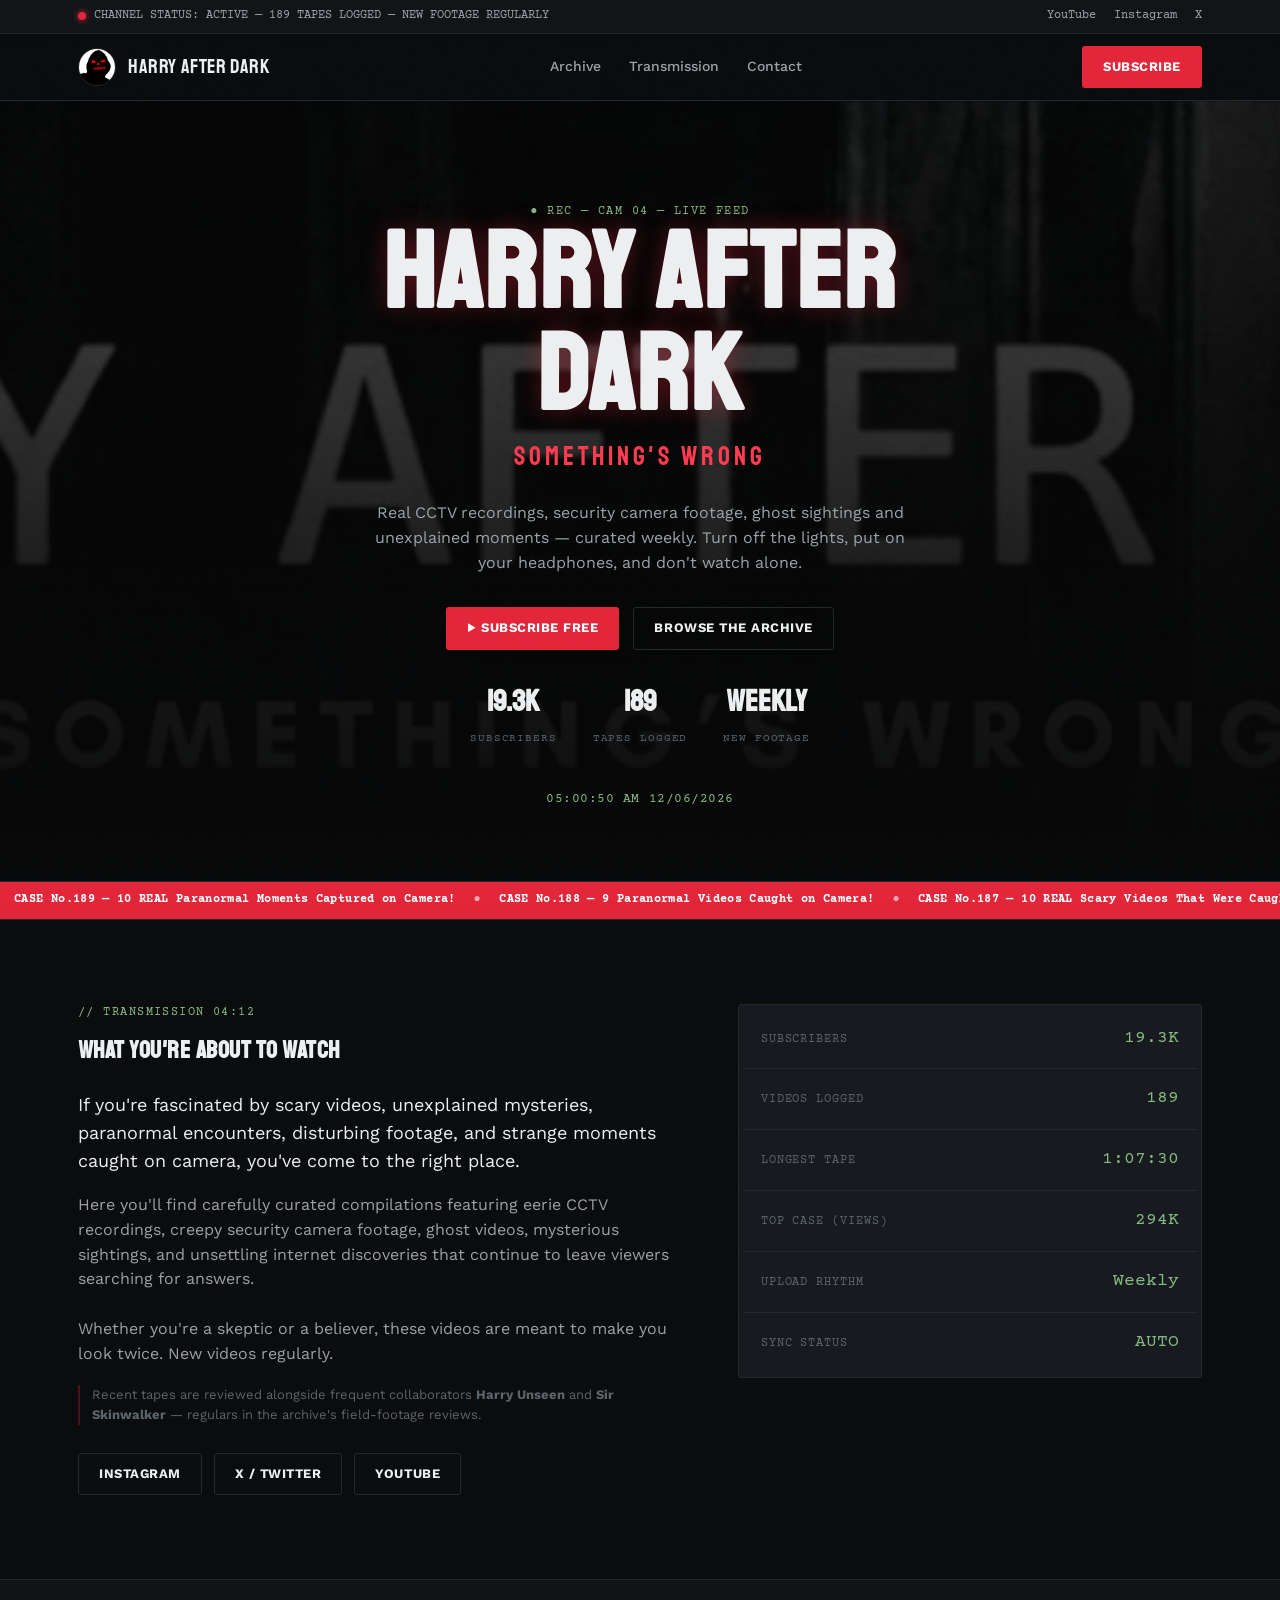
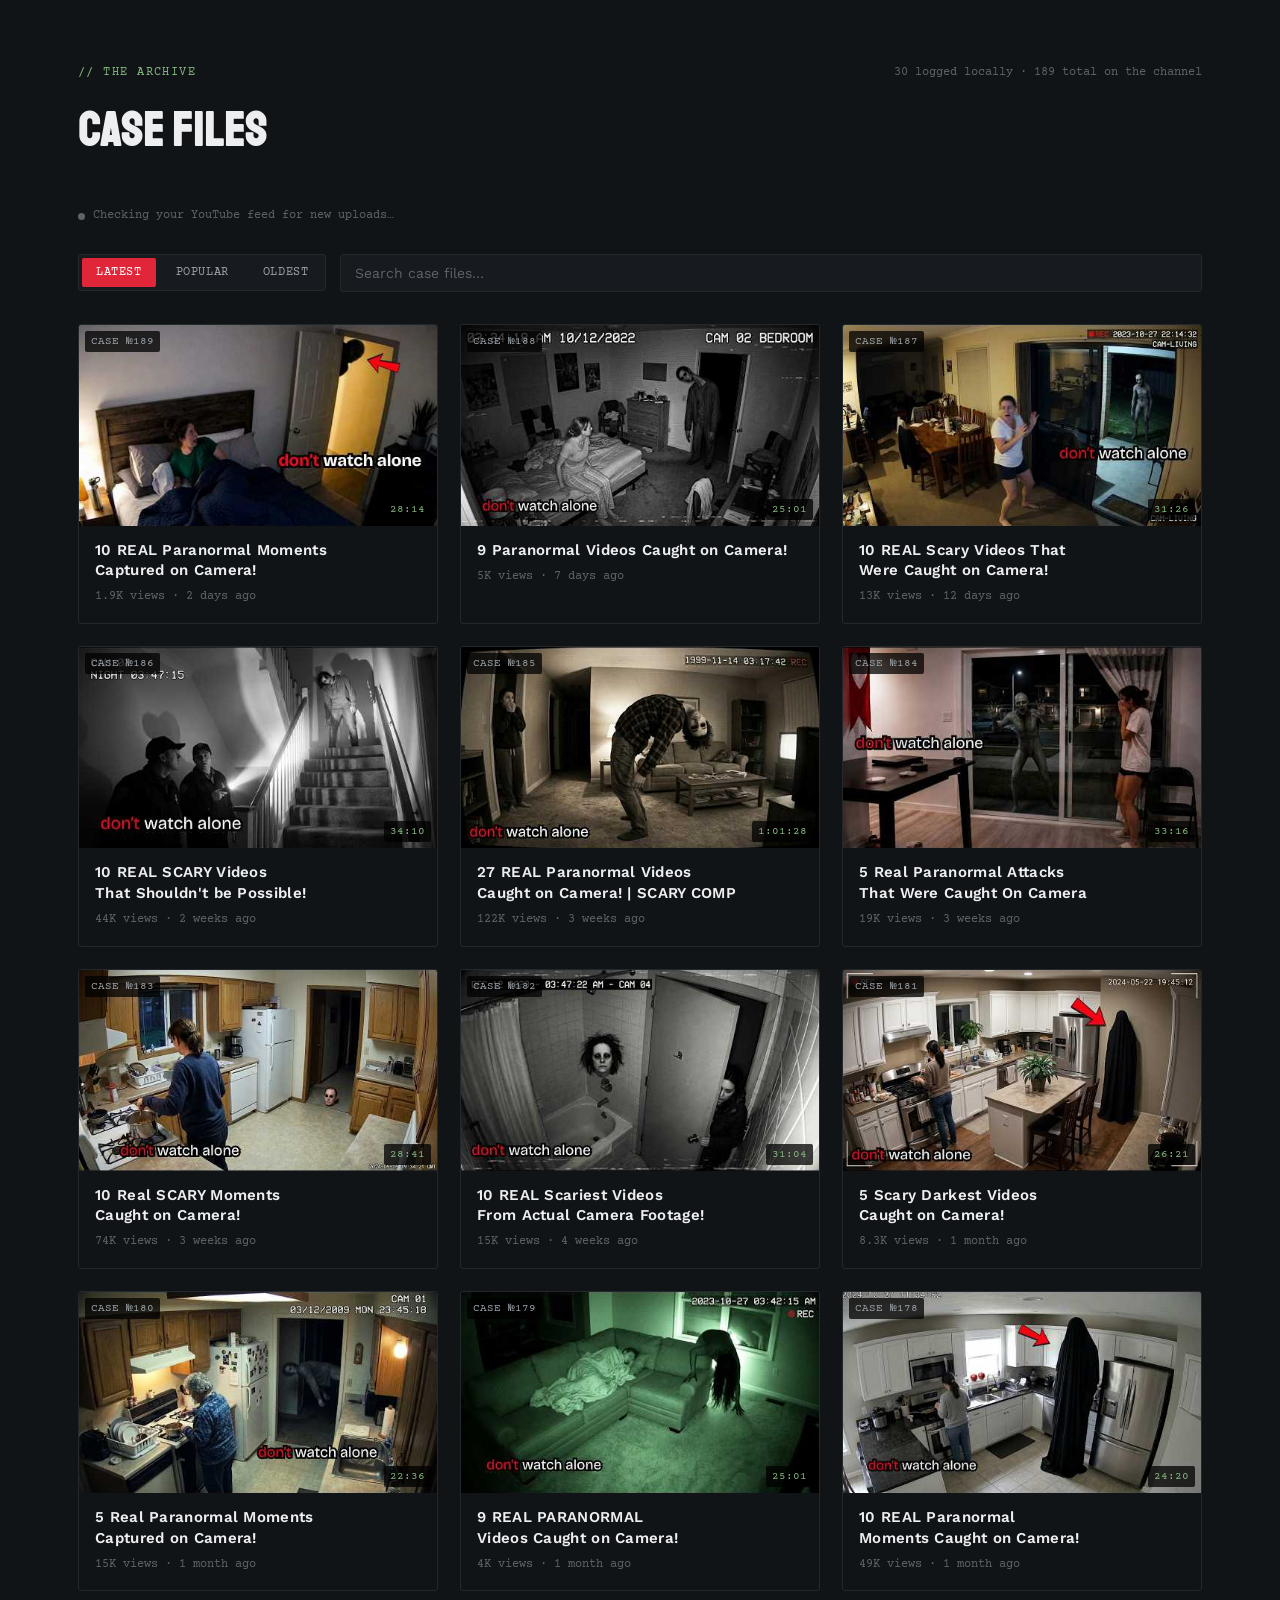
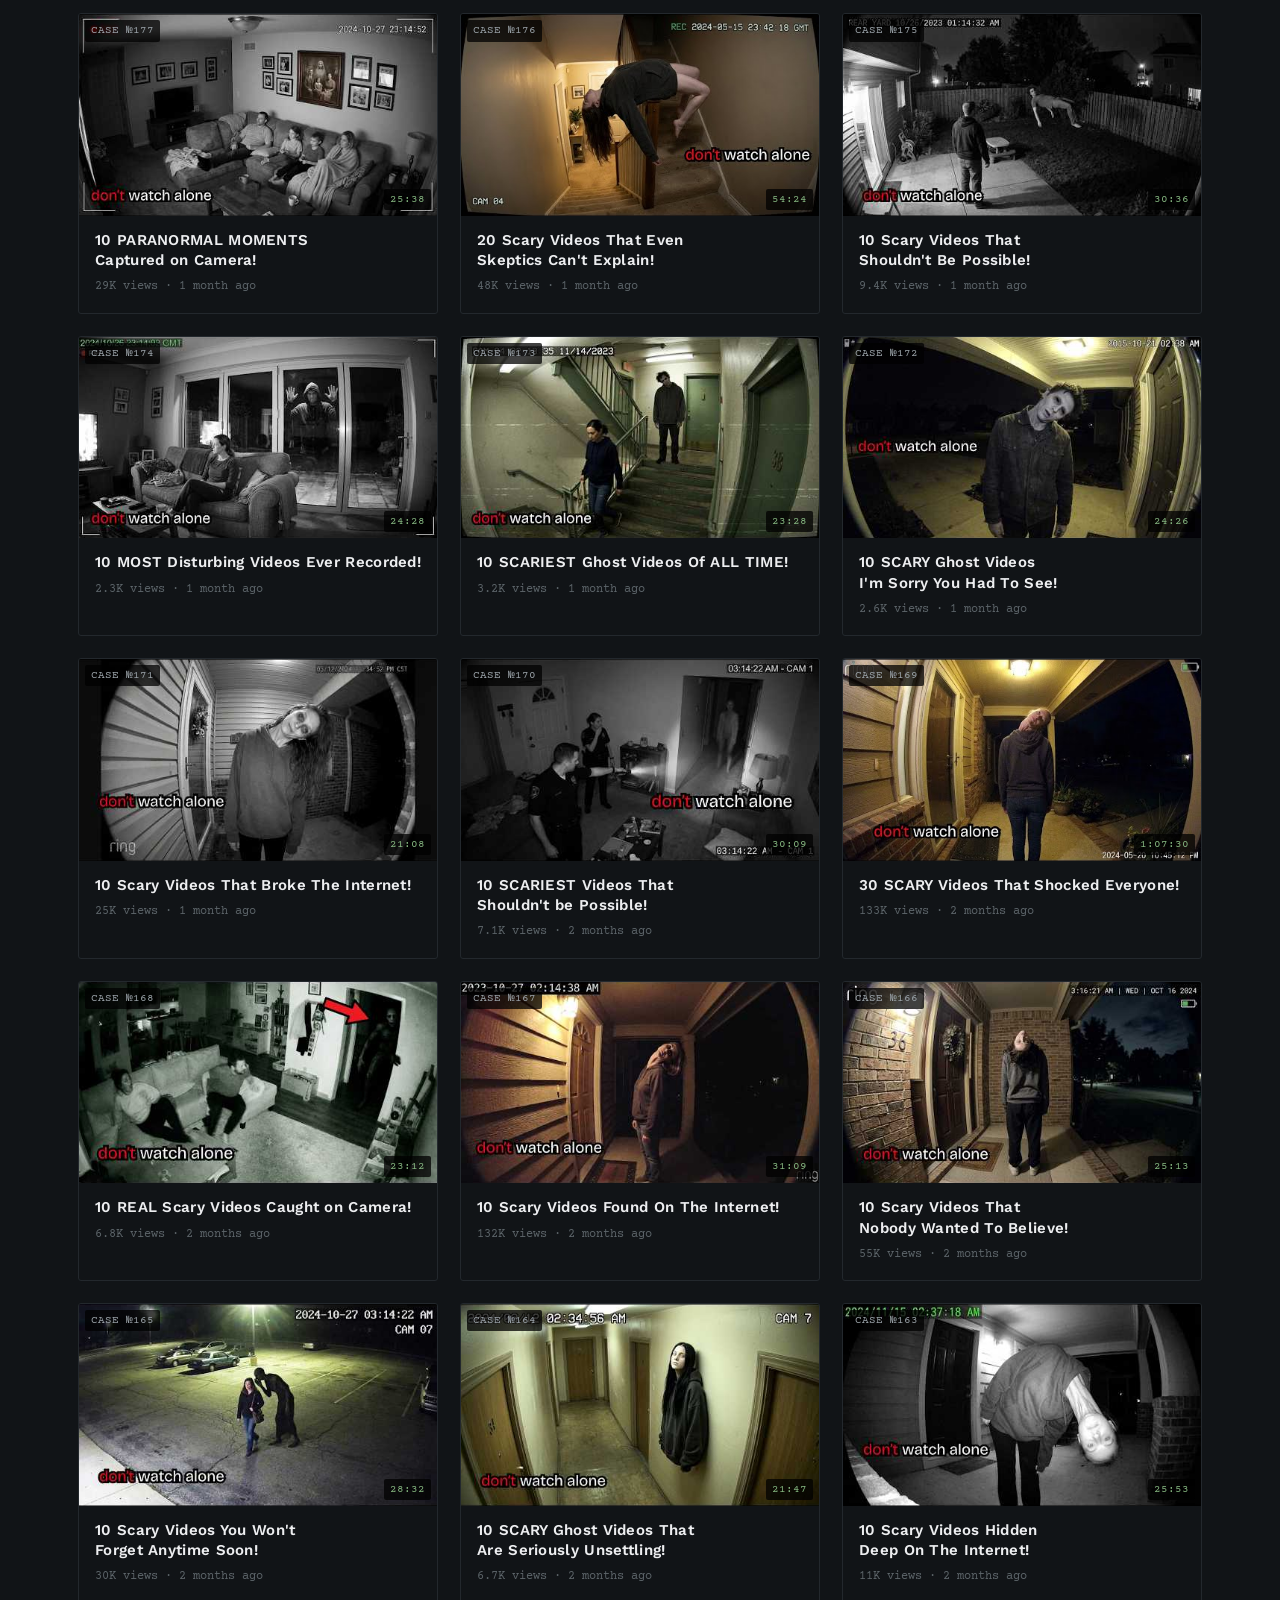
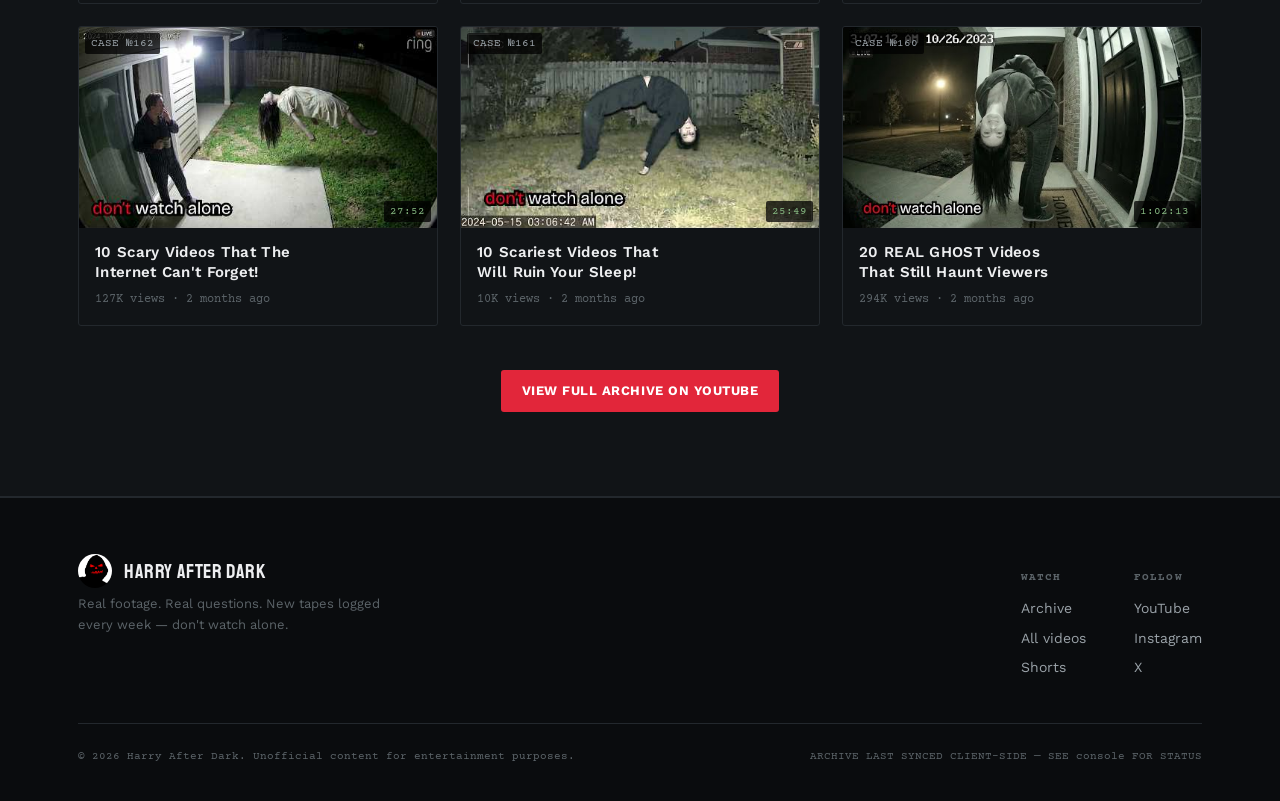
==== index.html @ 25b53a0f "Add Harry After Dark channel website Dark CCTV/surveillance-themed companion site for the YouTube ch" ====
<!doctype html>
<html lang="en">
<head>
<meta charset="UTF-8">
<meta name="viewport" content="width=device-width, initial-scale=1.0">
<title>Harry After Dark — Official Archive</title>
<meta name="description" content="The official companion site for Harry After Dark: CCTV footage, ghost sightings, and paranormal compilations, auto-synced with every new YouTube upload.">
<link rel="icon" href="assets/avatar.jpg">
<link rel="stylesheet" href="style.css">
</head>
<body>

<div class="status-ticker">
  <div class="wrap">
    <div class="status-left">
      <span class="rec-dot" aria-hidden="true"></span>
      <span>CHANNEL STATUS: ACTIVE — 189 TAPES LOGGED — NEW FOOTAGE REGULARLY</span>
    </div>
    <div class="status-links">
      <a href="https://www.youtube.com/@HarryAfterDark" target="_blank" rel="noopener noreferrer">YouTube</a>
      <a href="https://www.instagram.com/harryafterdarkk/" target="_blank" rel="noopener noreferrer">Instagram</a>
      <a href="https://x.com/HarryAfterDarkk" target="_blank" rel="noopener noreferrer">X</a>
    </div>
  </div>
</div>

<nav class="site-nav">
  <div class="wrap">
    <a class="brand" href="#top">
      <img src="assets/avatar.jpg" alt="Harry After Dark">
      <span class="brand-name">HARRY AFTER DARK</span>
    </a>
    <div class="nav-links">
      <a href="#archive">Archive</a>
      <a href="#transmission">Transmission</a>
      <a href="#footer">Contact</a>
    </div>
    <a class="btn btn-red" href="https://www.youtube.com/@HarryAfterDark?sub_confirmation=1" target="_blank" rel="noopener noreferrer">Subscribe</a>
  </div>
</nav>

<header class="hero" id="hero">
  <div class="hero-bg" id="top"></div>
  <div class="hero-scanlines"></div>
  <div class="hero-spotlight"></div>
  <div class="hero-inner">
    <div class="wrap">
      <span class="hero-tag">● REC — CAM 04 — LIVE FEED</span>
      <h1>HARRY AFTER<br>DARK</h1>
      <div class="hero-sub">SOMETHING'S WRONG</div>
      <p class="hero-desc">Real CCTV recordings, security camera footage, ghost sightings and unexplained moments — curated weekly. Turn off the lights, put on your headphones, and don't watch alone.</p>
      <div class="hero-actions">
        <a class="btn btn-red" href="https://www.youtube.com/@HarryAfterDark?sub_confirmation=1" target="_blank" rel="noopener noreferrer">▶ Subscribe Free</a>
        <a class="btn btn-outline" href="#archive">Browse the Archive</a>
      </div>
      <div class="hero-stats">
        <div class="hero-stat"><b>19.3K</b><span>Subscribers</span></div>
        <div class="hero-stat"><b>189</b><span>Tapes Logged</span></div>
        <div class="hero-stat"><b>Weekly</b><span>New Footage</span></div>
      </div>
      <div class="hero-clock" id="hero-clock" aria-hidden="true"></div>
    </div>
  </div>
</header>

<div class="marquee" aria-hidden="true">
  <div class="marquee-track" id="marquee-track"></div>
</div>

<section class="section" id="transmission">
  <div class="wrap transmission-grid">
    <div class="transmission-body">
      <span class="section-eyebrow">// Transmission 04:12</span>
      <h2 style="margin-bottom:22px;">What you're about to watch</h2>
      <p>If you're fascinated by scary videos, unexplained mysteries, paranormal encounters, disturbing footage, and strange moments caught on camera, you've come to the right place.</p>
      <p>Here you'll find carefully curated compilations featuring eerie CCTV recordings, creepy security camera footage, ghost videos, mysterious sightings, and unsettling internet discoveries that continue to leave viewers searching for answers.

Whether you're a skeptic or a believer, these videos are meant to make you look twice. New videos regularly.</p>
      <div class="cast-note">Recent tapes are reviewed alongside frequent collaborators <strong>Harry Unseen</strong> and <strong>Sir Skinwalker</strong> — regulars in the archive's field-footage reviews.</div>
      <div class="social-row">
        <a class="btn btn-outline" href="https://www.instagram.com/harryafterdarkk/" target="_blank" rel="noopener noreferrer">Instagram</a>
        <a class="btn btn-outline" href="https://x.com/HarryAfterDarkk" target="_blank" rel="noopener noreferrer">X / Twitter</a>
        <a class="btn btn-outline" href="https://www.youtube.com/@HarryAfterDark" target="_blank" rel="noopener noreferrer">YouTube</a>
      </div>
    </div>
    <div class="stat-console">
      <div class="stat-row"><span class="k">Subscribers</span><span class="v">19.3K</span></div>
      <div class="stat-row"><span class="k">Videos Logged</span><span class="v">189</span></div>
      <div class="stat-row"><span class="k">Longest Tape</span><span class="v">1:07:30</span></div>
      <div class="stat-row"><span class="k">Top Case (views)</span><span class="v">294K</span></div>
      <div class="stat-row"><span class="k">Upload Rhythm</span><span class="v">Weekly</span></div>
      <div class="stat-row"><span class="k">Sync Status</span><span class="v">AUTO</span></div>
    </div>
  </div>
</section>

<section class="section section-alt" id="archive">
  <div class="wrap">
    <div class="section-head">
      <div>
        <span class="section-eyebrow">// The Archive</span>
        <h2>Case Files</h2>
      </div>
      <span class="archive-count" id="archive-count"></span>
    </div>

    <div class="live-sync">
      <span class="dot" id="live-dot"></span>
      <span id="live-note">Checking your YouTube feed for new uploads…</span>
    </div>

    <div class="archive-controls">
      <div class="sort-tabs">
        <button class="sort-tab is-active" data-sort="latest">Latest</button>
        <button class="sort-tab" data-sort="popular">Popular</button>
        <button class="sort-tab" data-sort="oldest">Oldest</button>
      </div>
      <input class="archive-search" id="archive-search" type="search" placeholder="Search case files…" aria-label="Search videos">
    </div>

    <div class="archive-grid" id="archive-grid"></div>
    <p class="archive-empty" id="archive-empty" hidden>No case files match that search.</p>

    <div class="archive-footer">
      <button class="btn btn-outline" id="load-more" hidden>Load More From The Archive</button>
      <a class="btn btn-red" href="https://www.youtube.com/@HarryAfterDark/videos" target="_blank" rel="noopener noreferrer">View Full Archive on YouTube</a>
    </div>
  </div>
</section>

<footer class="site-footer" id="footer">
  <div class="wrap">
    <div class="footer-top">
      <div>
        <div class="footer-brand">
          <img src="assets/avatar.jpg" alt="Harry After Dark">
          <span class="brand-name">HARRY AFTER DARK</span>
        </div>
        <p class="footer-tag">Real footage. Real questions. New tapes logged every week — don't watch alone.</p>
      </div>
      <div class="footer-links">
        <div class="footer-col">
          <h4>Watch</h4>
          <a href="#archive">Archive</a>
          <a href="https://www.youtube.com/@HarryAfterDark/videos" target="_blank" rel="noopener noreferrer">All videos</a>
          <a href="https://www.youtube.com/@HarryAfterDark/shorts" target="_blank" rel="noopener noreferrer">Shorts</a>
        </div>
        <div class="footer-col">
          <h4>Follow</h4>
          <a href="https://www.youtube.com/@HarryAfterDark" target="_blank" rel="noopener noreferrer">YouTube</a>
          <a href="https://www.instagram.com/harryafterdarkk/" target="_blank" rel="noopener noreferrer">Instagram</a>
          <a href="https://x.com/HarryAfterDarkk" target="_blank" rel="noopener noreferrer">X</a>
        </div>
      </div>
    </div>
    <div class="footer-bottom">
      <span>© <span id="year"></span> Harry After Dark. Unofficial content for entertainment purposes.</span>
      <span>ARCHIVE LAST SYNCED CLIENT-SIDE — SEE console FOR STATUS</span>
    </div>
  </div>
</footer>

<script src="config.js"></script>
<script src="videos-seed.js"></script>
<script src="app.js"></script>
<script>document.getElementById("year").textContent = new Date().getFullYear();</script>
</body>
</html>
---- style.css ----
@import url('https://fonts.googleapis.com/css2?family=Staatliches&family=Courier+Prime:wght@400;700&family=Work+Sans:wght@400;500;600;700&display=swap');

:root {
  --bg: #0a0c0e;
  --bg-panel: #111417;
  --bg-raised: #171b1f;
  --line: #23282d;
  --ink: #edeef0;
  --ink-dim: #9aa2a8;
  --ink-faint: #5c6469;
  --red: #e2263a;
  --red-bright: #ff3b50;
  --red-dim: #4a1119;
  --phosphor: #86b881;
  --phosphor-dim: #35472f;
  --font-display: 'Staatliches', 'Arial Narrow', sans-serif;
  --font-mono: 'Courier Prime', 'Courier New', monospace;
  --font-body: 'Work Sans', -apple-system, sans-serif;
  --radius: 3px;
  --max: 1180px;
}

* { box-sizing: border-box; }

[hidden] { display: none !important; }

html { color-scheme: dark; }

body {
  margin: 0;
  background: var(--bg);
  color: var(--ink);
  font-family: var(--font-body);
  line-height: 1.55;
  -webkit-font-smoothing: antialiased;
}

img { max-width: 100%; display: block; }

a { color: inherit; text-decoration: none; }

.wrap {
  max-width: var(--max);
  margin: 0 auto;
  padding: 0 28px;
}

h1, h2, h3 {
  font-family: var(--font-display);
  letter-spacing: 0.02em;
  text-wrap: balance;
  margin: 0;
}

/* film grain, composited over the whole page */
body::before {
  content: "";
  position: fixed;
  inset: 0;
  z-index: 999;
  pointer-events: none;
  opacity: 0.05;
  mix-blend-mode: overlay;
  background-image: url("data:image/svg+xml;utf8,<svg xmlns='http://www.w3.org/2000/svg' width='140' height='140'><filter id='n'><feTurbulence type='fractalNoise' baseFrequency='0.9' numOctaves='2' stitchTiles='stitch'/></filter><rect width='100%25' height='100%25' filter='url(%23n)'/></svg>");
}

/* ---------- status ticker ---------- */
.status-ticker {
  background: var(--bg-panel);
  border-bottom: 1px solid var(--line);
  font-family: var(--font-mono);
  font-size: 12px;
  color: var(--ink-dim);
}
.status-ticker .wrap {
  display: flex;
  align-items: center;
  justify-content: space-between;
  gap: 16px;
  padding-top: 7px;
  padding-bottom: 7px;
  flex-wrap: wrap;
}
.status-left { display: flex; align-items: center; gap: 8px; }
.rec-dot {
  width: 8px; height: 8px; border-radius: 50%;
  background: var(--red);
  box-shadow: 0 0 6px var(--red);
  animation: blink 1.6s steps(1) infinite;
  flex: none;
}
@keyframes blink { 0%, 49% { opacity: 1; } 50%, 100% { opacity: 0.25; } }
.status-links { display: flex; gap: 18px; }
.status-links a:hover { color: var(--ink); }

/* ---------- nav ---------- */
.site-nav {
  position: sticky;
  top: 0;
  z-index: 50;
  background: rgba(10, 12, 14, 0.88);
  backdrop-filter: blur(6px);
  border-bottom: 1px solid var(--line);
}
.site-nav .wrap {
  display: flex;
  align-items: center;
  justify-content: space-between;
  padding-top: 12px;
  padding-bottom: 12px;
  gap: 20px;
}
.brand { display: flex; align-items: center; gap: 12px; }
.brand img {
  width: 38px; height: 38px; border-radius: 50%;
  border: 1px solid var(--line);
}
.brand-name {
  font-family: var(--font-display);
  font-size: 20px;
  letter-spacing: 0.03em;
}
.nav-links {
  display: flex;
  gap: 28px;
  font-size: 14px;
  font-weight: 500;
  color: var(--ink-dim);
}
.nav-links a:hover { color: var(--ink); }
.btn {
  font-family: var(--font-body);
  font-weight: 700;
  font-size: 13px;
  letter-spacing: 0.04em;
  text-transform: uppercase;
  padding: 10px 20px;
  border-radius: var(--radius);
  border: 1px solid transparent;
  cursor: pointer;
  display: inline-flex;
  align-items: center;
  gap: 8px;
}
.btn-red { background: var(--red); color: #fff; }
.btn-red:hover { background: var(--red-bright); }
.btn-outline { background: transparent; border-color: var(--line); color: var(--ink); }
.btn-outline:hover { border-color: var(--ink-dim); }

/* ---------- hero ---------- */
.hero {
  position: relative;
  overflow: hidden;
  border-bottom: 1px solid var(--line);
  --x: 50%;
  --y: 40%;
}
.hero-bg {
  position: absolute;
  inset: 0;
  background-image: linear-gradient(180deg, rgba(8,9,10,0.55) 0%, rgba(8,9,10,0.88) 65%, var(--bg) 100%), url("assets/banner.jpg");
  background-size: cover;
  background-position: center 35%;
  filter: saturate(0.75) brightness(0.65);
}
.hero-scanlines {
  position: absolute;
  inset: 0;
  background: repeating-linear-gradient(0deg, rgba(255,255,255,0.035) 0px, rgba(255,255,255,0.035) 1px, transparent 1px, transparent 3px);
  mix-blend-mode: overlay;
  pointer-events: none;
}
.hero-spotlight {
  position: absolute;
  inset: 0;
  pointer-events: none;
  background: radial-gradient(circle 260px at var(--x) var(--y), transparent 0%, rgba(0,0,0,0.5) 70%);
  opacity: 0;
  transition: opacity 0.3s;
}
.hero:hover .hero-spotlight { opacity: 1; }
.hero-inner {
  position: relative;
  padding: 96px 28px 72px;
  text-align: center;
}
.hero-tag {
  font-family: var(--font-mono);
  font-size: 12px;
  color: var(--phosphor);
  letter-spacing: 0.12em;
  text-transform: uppercase;
  margin-bottom: 18px;
}
.hero h1 {
  font-size: clamp(52px, 10vw, 108px);
  line-height: 0.95;
  color: var(--ink);
  text-shadow: 0 0 24px rgba(226, 38, 58, 0.35);
}
.hero-sub {
  font-family: var(--font-display);
  font-size: clamp(18px, 3vw, 26px);
  color: var(--red-bright);
  letter-spacing: 0.15em;
  margin-top: 10px;
}
.hero-desc {
  max-width: 560px;
  margin: 24px auto 0;
  color: var(--ink-dim);
  font-size: 16px;
}
.hero-actions {
  display: flex;
  gap: 14px;
  justify-content: center;
  margin-top: 32px;
  flex-wrap: wrap;
}
.hero-clock {
  font-family: var(--font-mono);
  font-size: 13px;
  color: var(--phosphor);
  margin-top: 40px;
  letter-spacing: 0.04em;
}
.hero-stats {
  display: flex;
  gap: 36px;
  justify-content: center;
  margin-top: 28px;
  flex-wrap: wrap;
}
.hero-stat b {
  display: block;
  font-family: var(--font-display);
  font-size: 30px;
  color: var(--ink);
}
.hero-stat span {
  font-family: var(--font-mono);
  font-size: 11px;
  color: var(--ink-faint);
  text-transform: uppercase;
  letter-spacing: 0.08em;
}

/* ---------- marquee ---------- */
.marquee {
  background: var(--red);
  color: #fff;
  overflow: hidden;
  white-space: nowrap;
  border-bottom: 1px solid var(--line);
}
.marquee-track {
  display: inline-block;
  padding: 9px 0;
  font-family: var(--font-mono);
  font-size: 12px;
  font-weight: 700;
  letter-spacing: 0.03em;
  animation: scroll-left 55s linear infinite;
}
.marquee-track span { padding: 0 14px; }
.marquee-track .dot { opacity: 0.6; padding: 0 4px; }
@keyframes scroll-left {
  from { transform: translateX(0); }
  to { transform: translateX(-50%); }
}
@media (prefers-reduced-motion: reduce) {
  .marquee-track { animation: none; }
}

/* ---------- section shell ---------- */
.section { padding: 84px 0; }
.section-alt { background: var(--bg-panel); border-top: 1px solid var(--line); border-bottom: 1px solid var(--line); }
.section-head {
  display: flex;
  align-items: baseline;
  justify-content: space-between;
  gap: 20px;
  margin-bottom: 40px;
  flex-wrap: wrap;
}
.section-eyebrow {
  font-family: var(--font-mono);
  font-size: 12px;
  color: var(--phosphor);
  text-transform: uppercase;
  letter-spacing: 0.12em;
  margin-bottom: 10px;
  display: block;
}
.section-head h2 { font-size: clamp(32px, 5vw, 48px); }

/* ---------- transmission / about ---------- */
.transmission-grid {
  display: grid;
  grid-template-columns: 1.3fr 1fr;
  gap: 56px;
  align-items: start;
}
.transmission-body p {
  color: var(--ink-dim);
  font-size: 16px;
  max-width: 62ch;
  white-space: pre-line;
}
.transmission-body p:first-of-type { color: var(--ink); font-size: 18px; }
.social-row { display: flex; gap: 12px; margin-top: 28px; flex-wrap: wrap; }
.stat-console {
  border: 1px solid var(--line);
  border-radius: var(--radius);
  background: var(--bg-raised);
  padding: 4px;
}
.stat-row {
  display: flex;
  align-items: baseline;
  justify-content: space-between;
  padding: 16px 18px;
  border-bottom: 1px solid var(--line);
  font-family: var(--font-mono);
}
.stat-row:last-child { border-bottom: none; }
.stat-row .k { color: var(--ink-faint); font-size: 12px; text-transform: uppercase; letter-spacing: 0.08em; }
.stat-row .v { color: var(--phosphor); font-size: 18px; font-variant-numeric: tabular-nums; }
.cast-note {
  margin-top: 18px;
  font-size: 13px;
  color: var(--ink-faint);
  border-left: 2px solid var(--red-dim);
  padding-left: 12px;
}

/* ---------- archive controls ---------- */
.archive-controls {
  display: flex;
  gap: 14px;
  align-items: center;
  flex-wrap: wrap;
  margin-bottom: 32px;
}
.sort-tabs { display: flex; gap: 6px; background: var(--bg-raised); border: 1px solid var(--line); border-radius: var(--radius); padding: 3px; }
.sort-tab {
  font-family: var(--font-mono);
  font-size: 12px;
  text-transform: uppercase;
  letter-spacing: 0.05em;
  color: var(--ink-dim);
  background: transparent;
  border: none;
  padding: 8px 14px;
  border-radius: 2px;
  cursor: pointer;
}
.sort-tab.is-active { background: var(--red); color: #fff; }
.archive-search {
  flex: 1;
  min-width: 200px;
  background: var(--bg-raised);
  border: 1px solid var(--line);
  border-radius: var(--radius);
  color: var(--ink);
  padding: 10px 14px;
  font-family: var(--font-body);
  font-size: 14px;
}
.archive-search::placeholder { color: var(--ink-faint); }
.archive-search:focus, .btn:focus-visible, .sort-tab:focus-visible, a:focus-visible {
  outline: 2px solid var(--phosphor);
  outline-offset: 2px;
}
.archive-count {
  font-family: var(--font-mono);
  font-size: 12px;
  color: var(--ink-faint);
}
.live-sync {
  display: flex;
  align-items: center;
  gap: 8px;
  font-family: var(--font-mono);
  font-size: 12px;
  color: var(--ink-faint);
  margin-bottom: 28px;
}
.live-sync .dot {
  width: 7px; height: 7px; border-radius: 50%;
  background: var(--ink-faint);
}
.live-sync .dot.is-live { background: var(--phosphor); box-shadow: 0 0 6px var(--phosphor); }

/* ---------- archive grid ---------- */
.archive-grid {
  display: grid;
  grid-template-columns: repeat(auto-fill, minmax(280px, 1fr));
  gap: 22px;
}
.tape-card {
  background: var(--bg-panel);
  border: 1px solid var(--line);
  border-radius: var(--radius);
  overflow: hidden;
  transition: border-color 0.15s, transform 0.15s;
}
.tape-card:hover { border-color: var(--red-dim); transform: translateY(-2px); }
.tape-thumb { position: relative; aspect-ratio: 16/9; background: #000; overflow: hidden; }
.tape-thumb img { width: 100%; height: 100%; object-fit: cover; }
.tape-duration, .tape-case {
  position: absolute;
  font-family: var(--font-mono);
  font-size: 11px;
  padding: 2px 6px;
  background: rgba(0,0,0,0.75);
  color: var(--phosphor);
  border-radius: 2px;
}
.tape-duration { right: 6px; bottom: 6px; }
.tape-case { left: 6px; top: 6px; color: var(--ink-dim); }
.tape-play {
  position: absolute;
  inset: 0;
  display: flex;
  align-items: center;
  justify-content: center;
  color: #fff;
  font-size: 28px;
  background: rgba(10,12,14,0.35);
  opacity: 0;
  transition: opacity 0.15s;
}
.tape-card:hover .tape-play { opacity: 1; }
.tape-meta { padding: 14px 16px 16px; }
.tape-meta h3 {
  font-family: var(--font-body);
  font-weight: 600;
  font-size: 15px;
  line-height: 1.35;
  color: var(--ink);
  margin-bottom: 8px;
  display: -webkit-box;
  -webkit-line-clamp: 2;
  -webkit-box-orient: vertical;
  overflow: hidden;
}
.tape-meta p {
  margin: 0;
  font-family: var(--font-mono);
  font-size: 12px;
  color: var(--ink-faint);
}
.archive-empty {
  text-align: center;
  color: var(--ink-faint);
  font-family: var(--font-mono);
  padding: 60px 0;
}
.archive-footer {
  display: flex;
  justify-content: center;
  gap: 16px;
  margin-top: 44px;
  flex-wrap: wrap;
}

/* ---------- footer ---------- */
.site-footer {
  padding: 56px 0 36px;
  border-top: 1px solid var(--line);
}
.footer-top {
  display: flex;
  justify-content: space-between;
  align-items: flex-start;
  gap: 30px;
  flex-wrap: wrap;
  margin-bottom: 36px;
}
.footer-brand { display: flex; gap: 12px; align-items: center; }
.footer-brand img { width: 34px; height: 34px; border-radius: 50%; }
.footer-tag { color: var(--ink-faint); font-size: 13px; margin-top: 6px; max-width: 320px; }
.footer-links { display: flex; gap: 48px; flex-wrap: wrap; }
.footer-col h4 {
  font-family: var(--font-mono);
  font-size: 11px;
  text-transform: uppercase;
  letter-spacing: 0.1em;
  color: var(--ink-faint);
  margin-bottom: 12px;
}
.footer-col a { display: block; font-size: 14px; color: var(--ink-dim); margin-bottom: 8px; }
.footer-col a:hover { color: var(--ink); }
.footer-bottom {
  display: flex;
  justify-content: space-between;
  gap: 16px;
  flex-wrap: wrap;
  font-family: var(--font-mono);
  font-size: 11px;
  color: var(--ink-faint);
  padding-top: 24px;
  border-top: 1px solid var(--line);
}

/* ---------- responsive ---------- */
@media (max-width: 860px) {
  .transmission-grid { grid-template-columns: 1fr; }
  .nav-links { display: none; }
  .hero-inner { padding: 72px 20px 52px; }
}
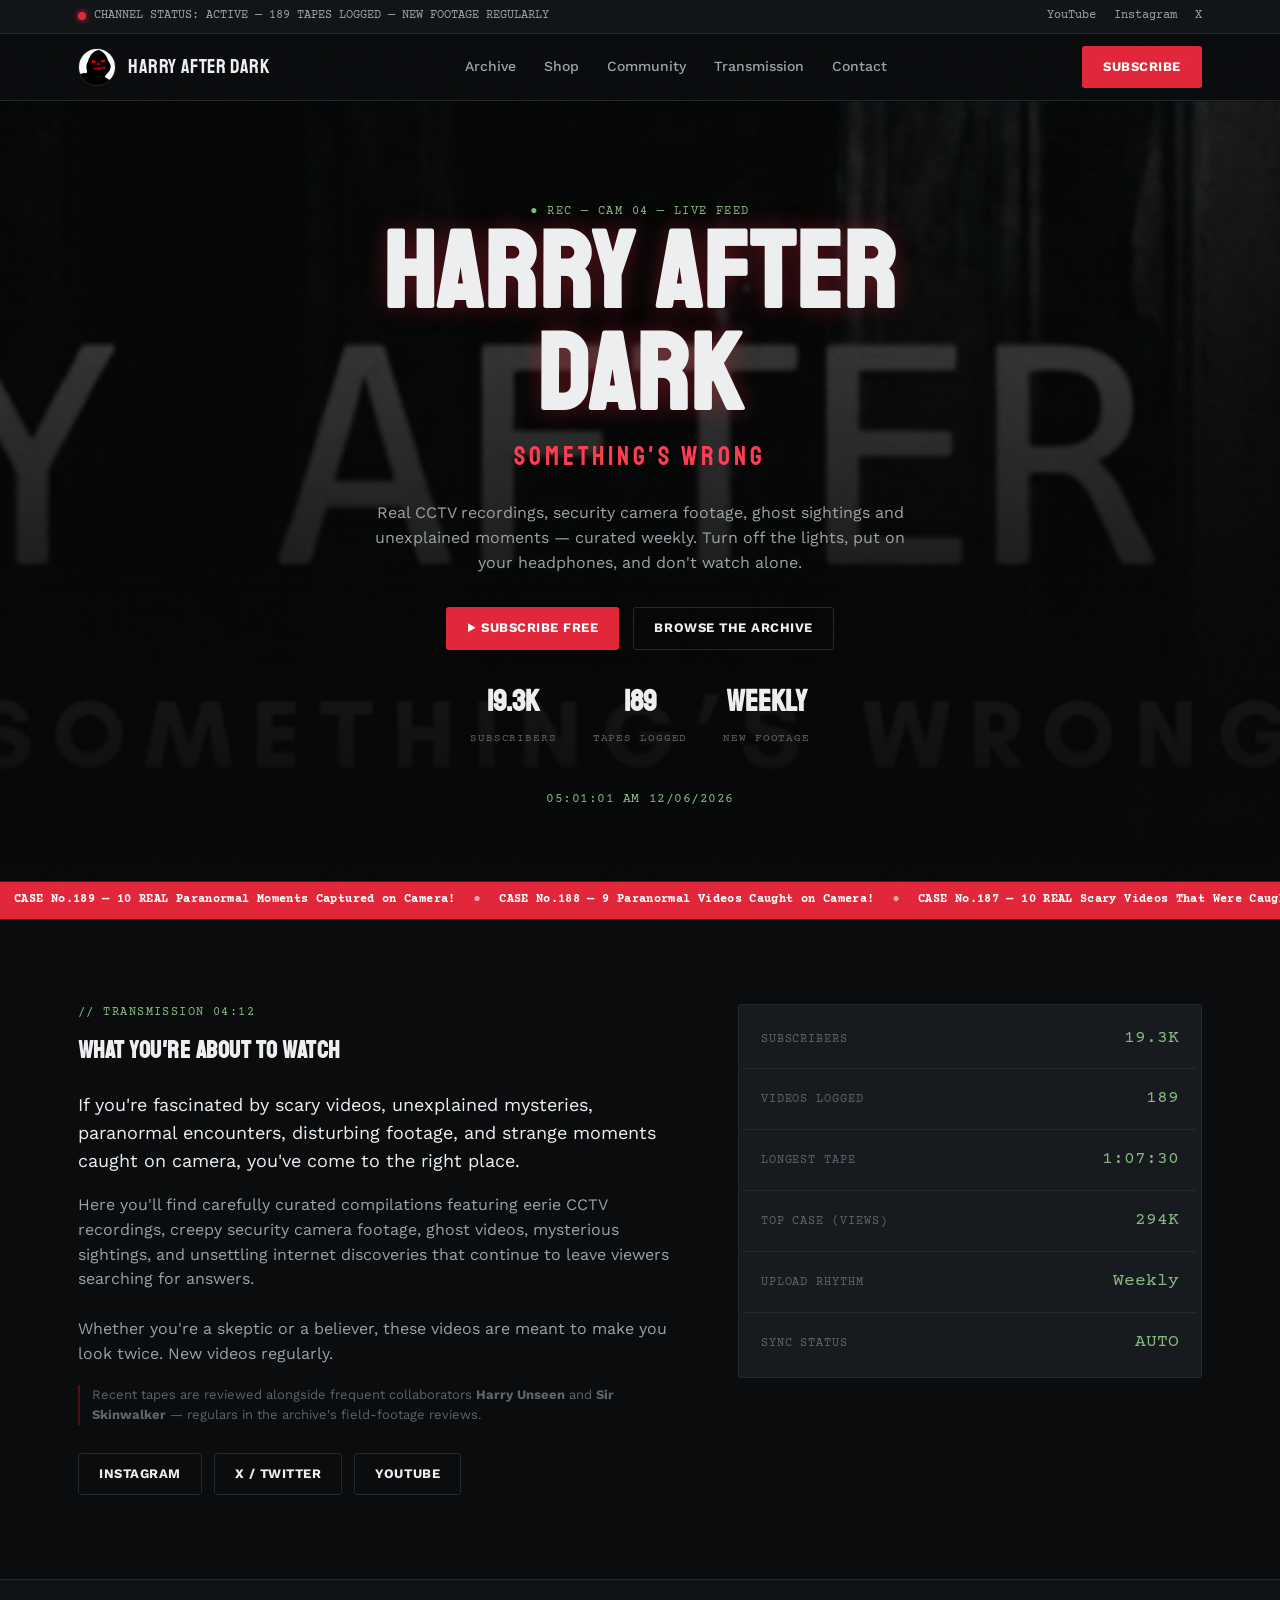
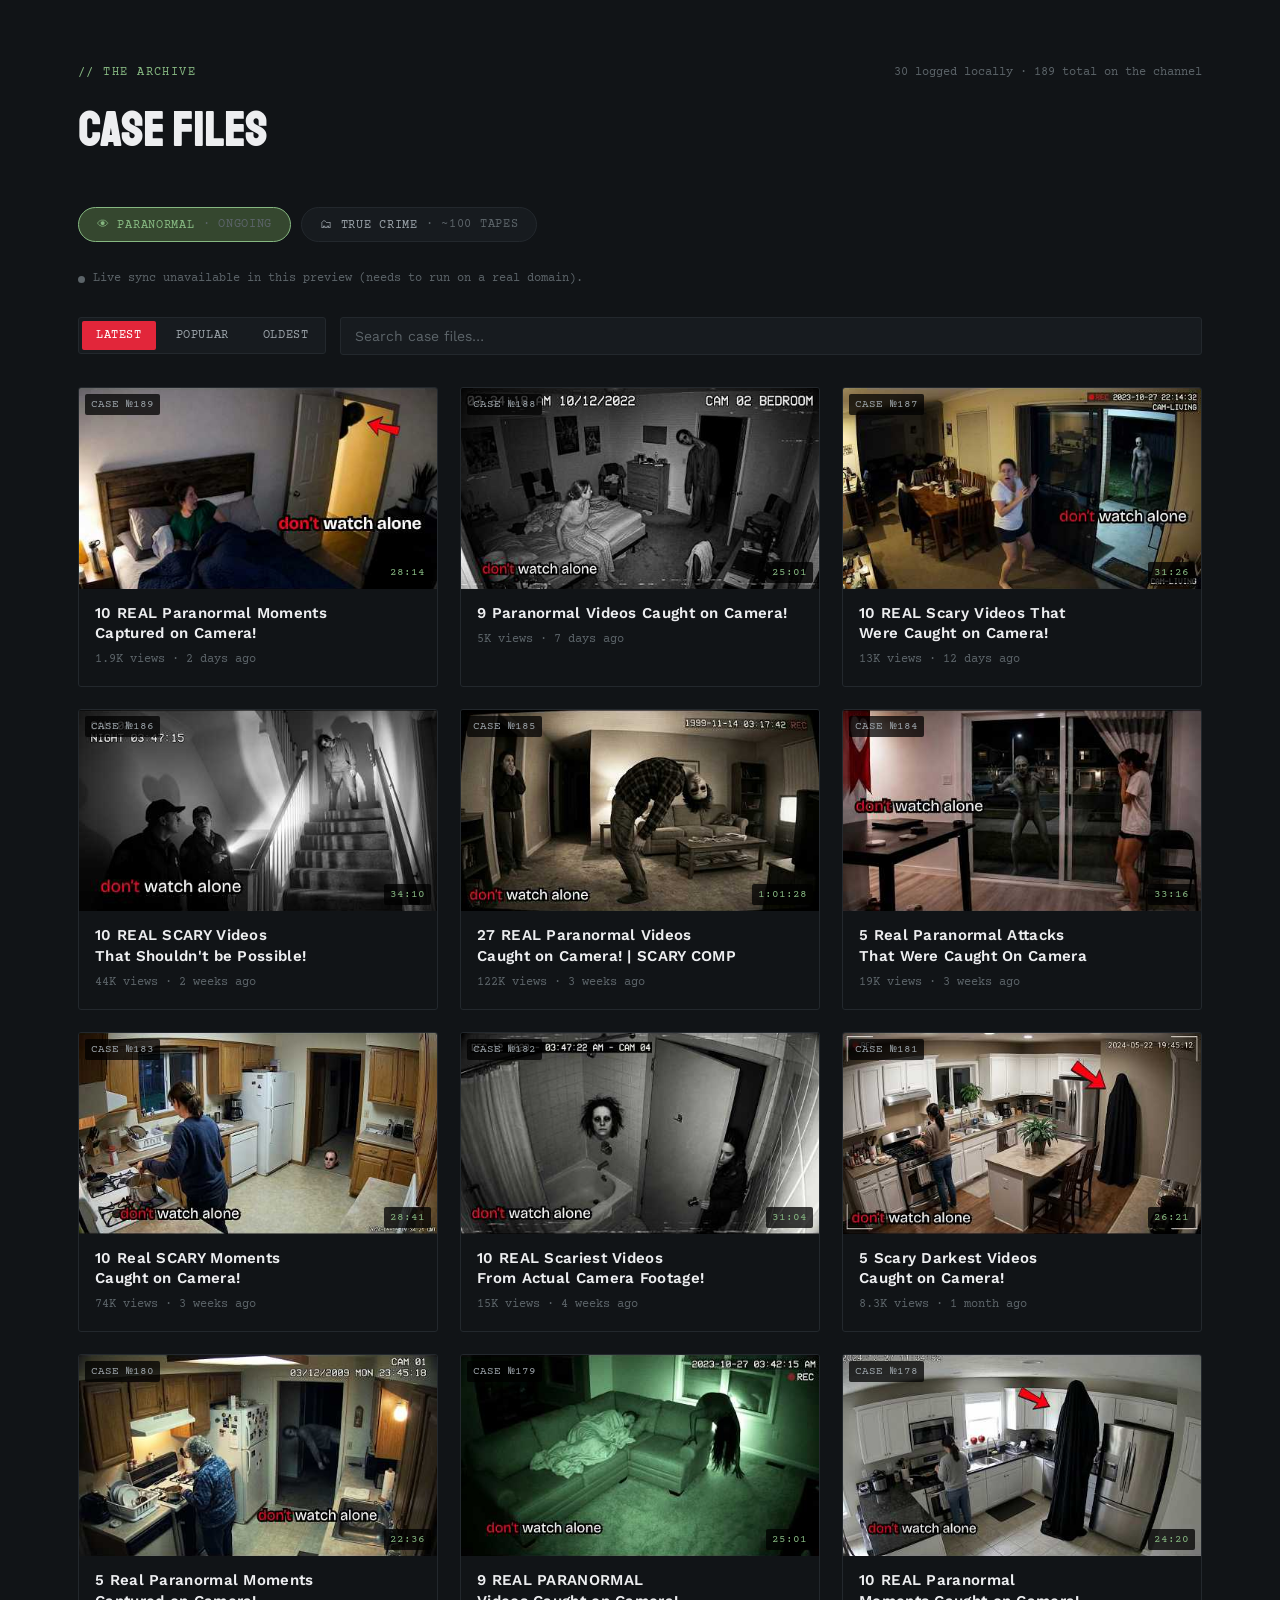
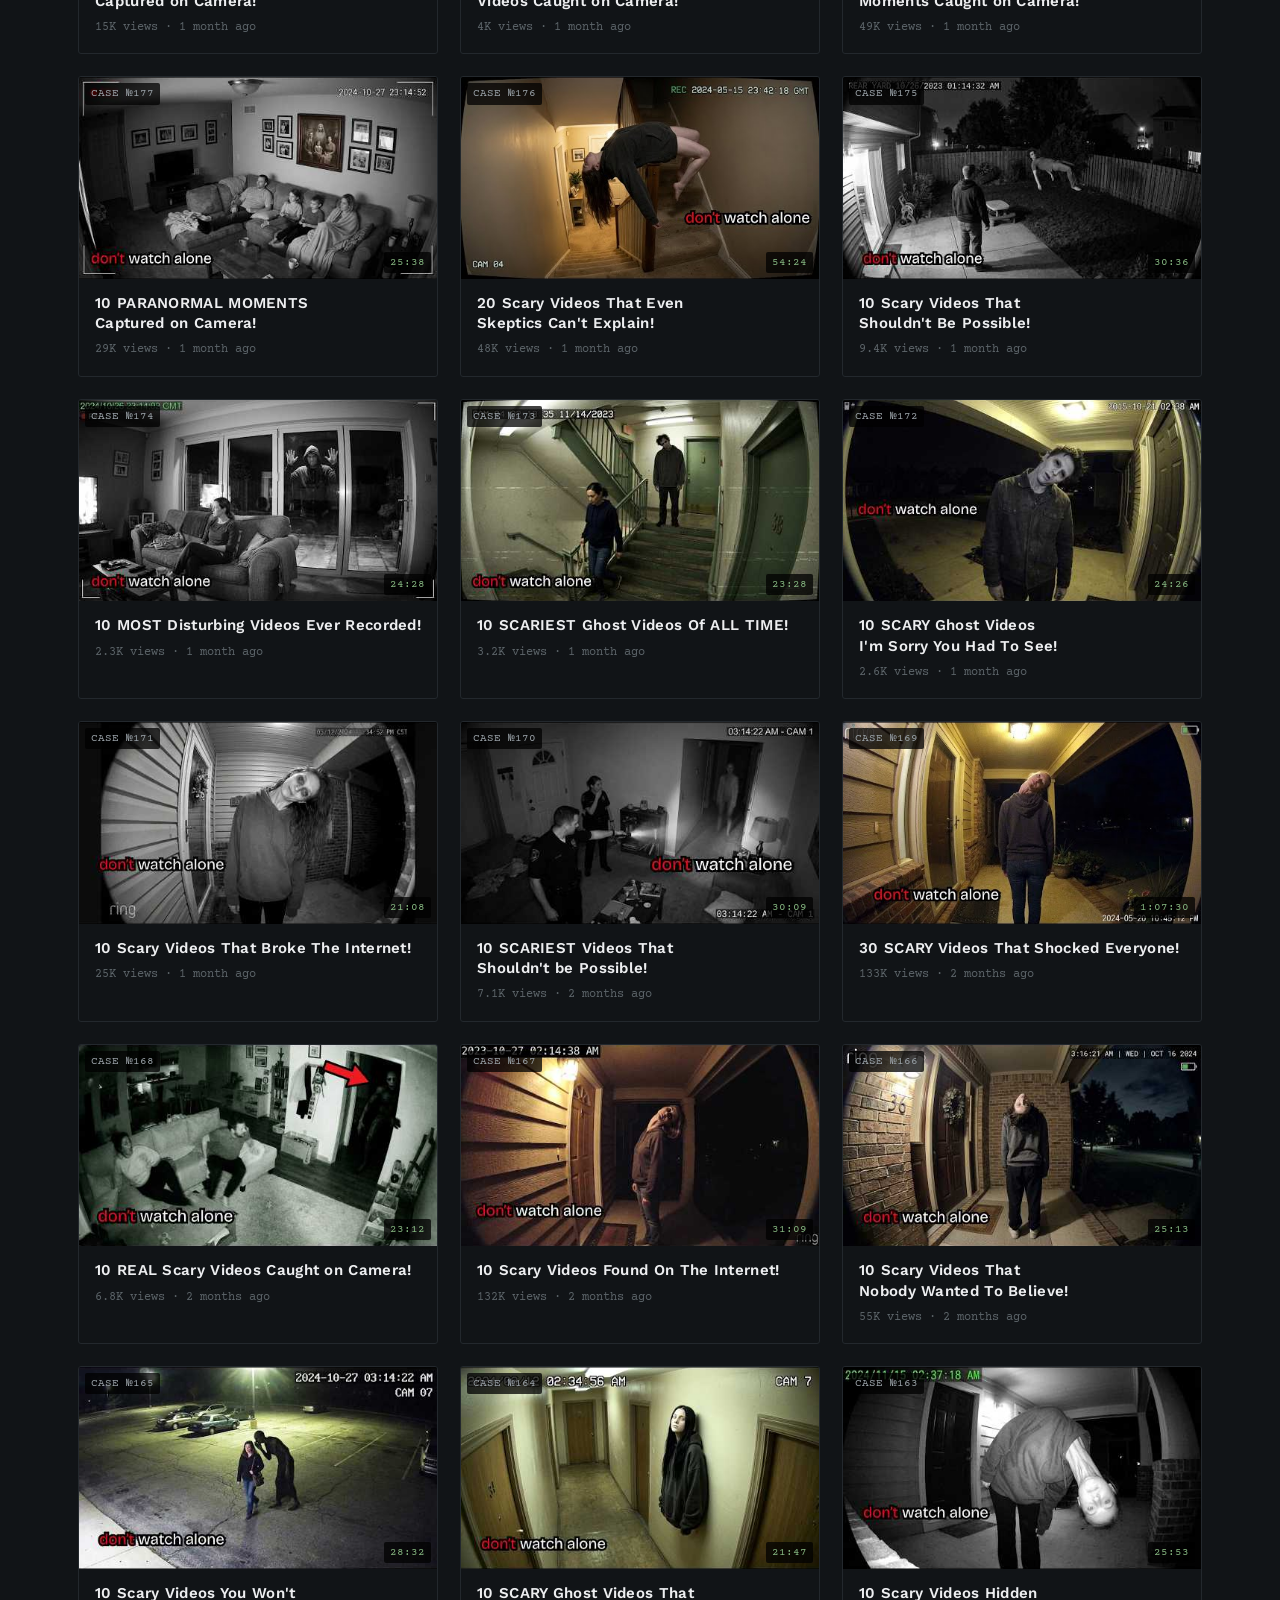
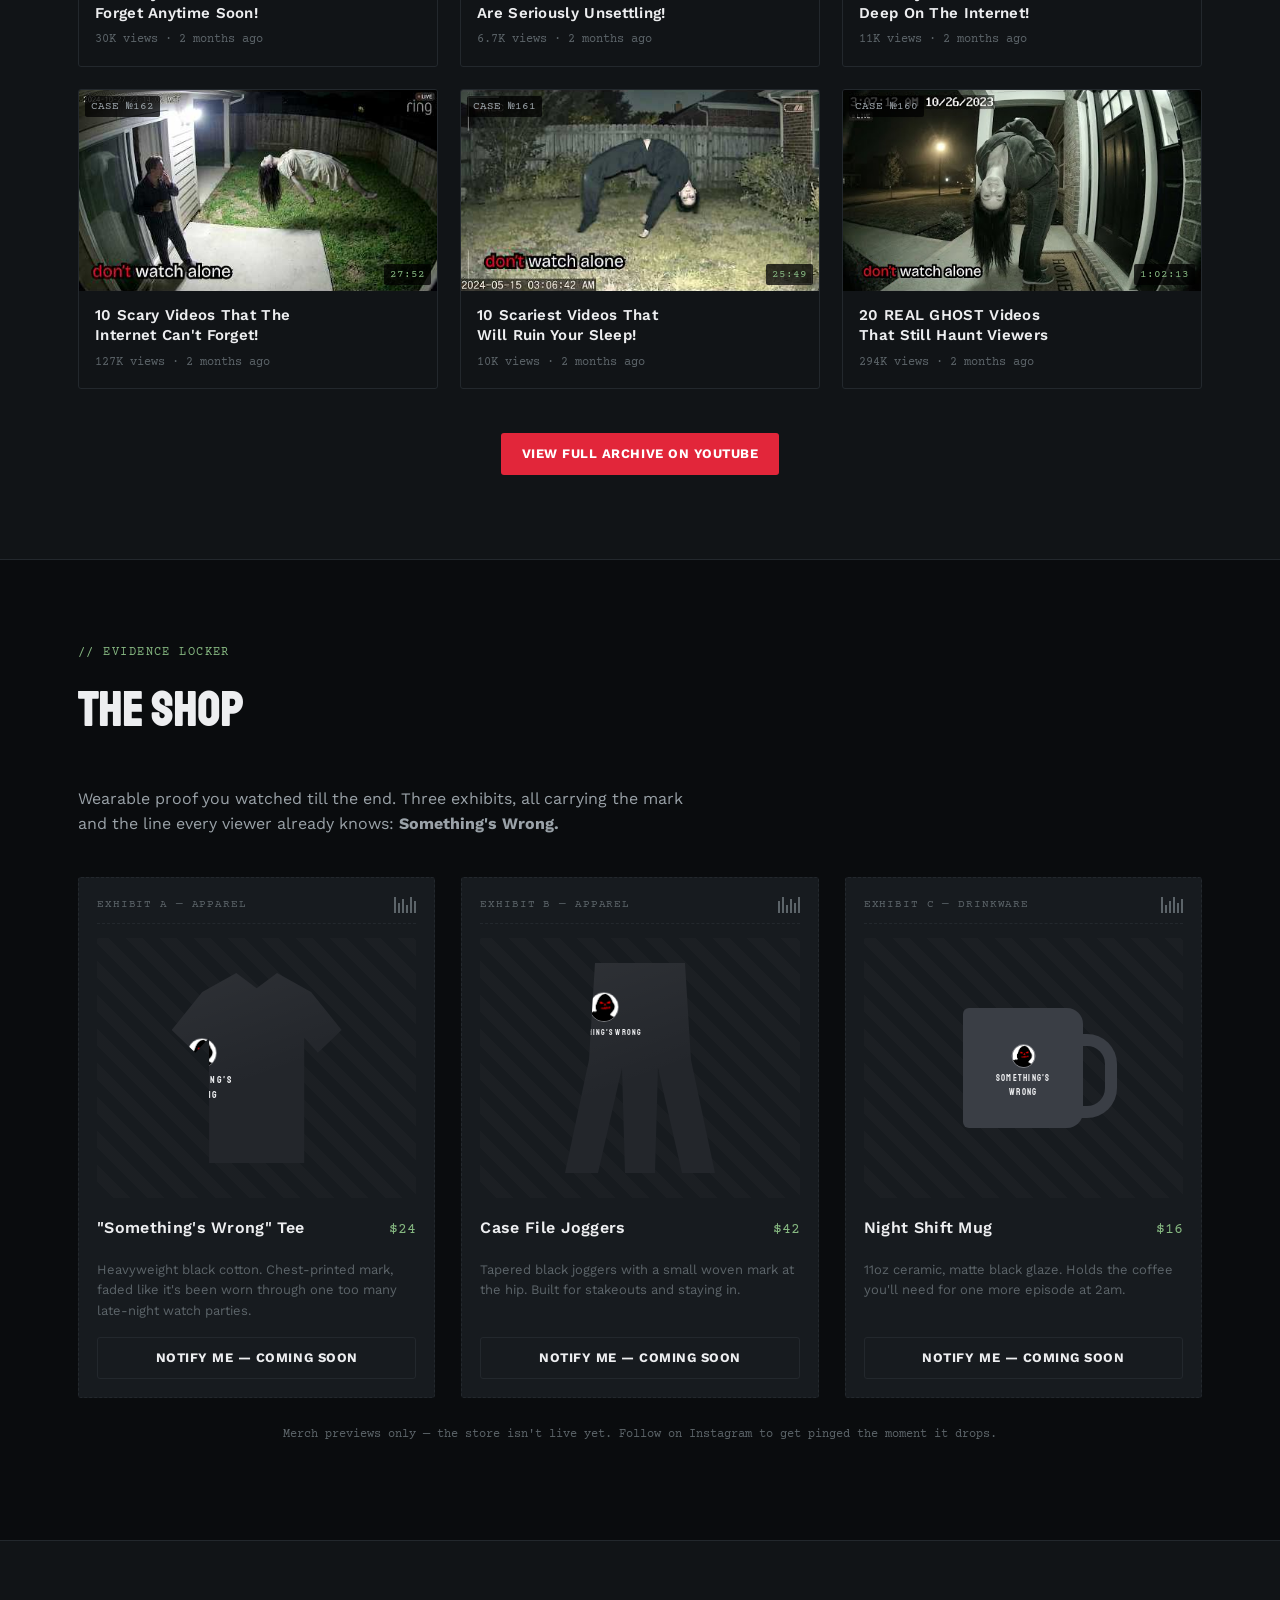
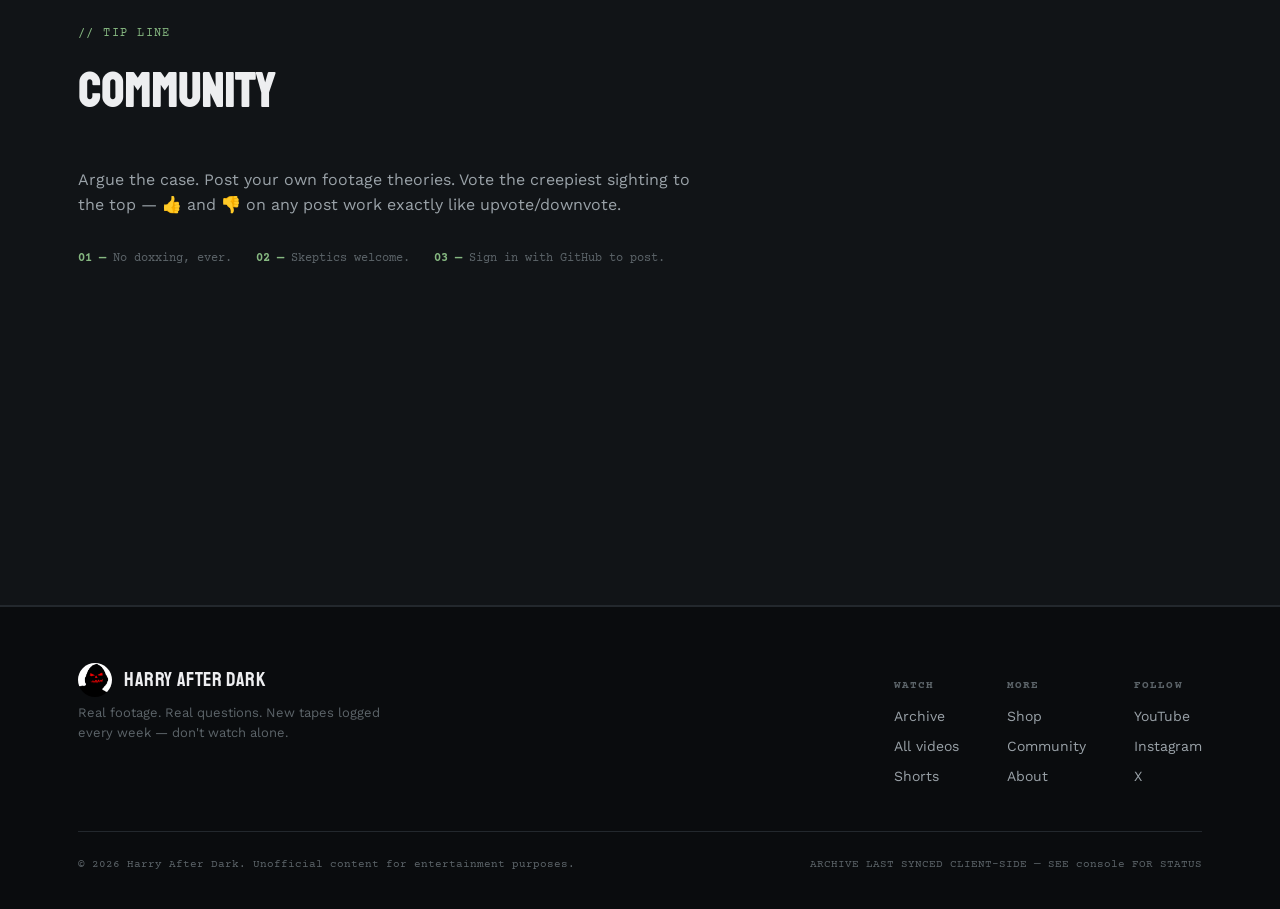
==== commit 7435df17: "Add True Crime archive, merch shop, and Community tab - True Crime tab surfaces the channel's origin" ====
--- a/index.html
+++ b/index.html
@@ -4,8 +4,13 @@
 <meta charset="UTF-8">
 <meta name="viewport" content="width=device-width, initial-scale=1.0">
 <title>Harry After Dark — Official Archive</title>
-<meta name="description" content="The official companion site for Harry After Dark: CCTV footage, ghost sightings, and paranormal compilations, auto-synced with every new YouTube upload.">
+<meta name="description" content="The official companion site for Harry After Dark: CCTV footage, ghost sightings, and true-crime cases, auto-synced with every new YouTube upload. Shop, community, and the full archive.">
 <link rel="icon" href="assets/avatar.jpg">
+<meta property="og:title" content="Harry After Dark — Official Archive">
+<meta property="og:description" content="Real CCTV recordings, paranormal sightings, and true-crime cases from the Harry After Dark YouTube channel. Something's wrong.">
+<meta property="og:image" content="assets/banner.jpg">
+<meta property="og:type" content="website">
+<meta name="twitter:card" content="summary_large_image">
 <link rel="stylesheet" href="style.css">
 </head>
 <body>
@@ -32,6 +37,8 @@
     </a>
     <div class="nav-links">
       <a href="#archive">Archive</a>
+      <a href="#shop">Shop</a>
+      <a href="#community">Community</a>
       <a href="#transmission">Transmission</a>
       <a href="#footer">Contact</a>
     </div>
@@ -99,12 +106,17 @@
     <div class="section-head">
       <div>
         <span class="section-eyebrow">// The Archive</span>
-        <h2>Case Files</h2>
+        <h2 id="archive-heading">Case Files</h2>
       </div>
       <span class="archive-count" id="archive-count"></span>
     </div>
 
-    <div class="live-sync">
+    <div class="category-switch" role="tablist" aria-label="Archive category">
+      <button class="category-pill is-active" data-cat="paranormal">👁 Paranormal <span class="n">· ongoing</span></button>
+      <button class="category-pill" data-cat="truecrime">🗂 True Crime <span class="n">· ~100 tapes</span></button>
+    </div>
+
+    <div class="live-sync" id="live-sync-row">
       <span class="dot" id="live-dot"></span>
       <span id="live-note">Checking your YouTube feed for new uploads…</span>
     </div>
@@ -123,7 +135,110 @@
 
     <div class="archive-footer">
       <button class="btn btn-outline" id="load-more" hidden>Load More From The Archive</button>
-      <a class="btn btn-red" href="https://www.youtube.com/@HarryAfterDark/videos" target="_blank" rel="noopener noreferrer">View Full Archive on YouTube</a>
+      <a class="btn btn-red" id="archive-yt-link" href="https://www.youtube.com/@HarryAfterDark/videos" target="_blank" rel="noopener noreferrer">View Full Archive on YouTube</a>
+    </div>
+  </div>
+</section>
+
+<section class="section" id="shop">
+  <div class="wrap">
+    <div class="section-head">
+      <div>
+        <span class="section-eyebrow">// Evidence Locker</span>
+        <h2>The Shop</h2>
+      </div>
+    </div>
+    <p class="locker-intro">Wearable proof you watched till the end. Three exhibits, all carrying the mark and the line every viewer already knows: <strong>Something's Wrong.</strong></p>
+
+    <div class="locker-grid">
+      <div class="exhibit">
+        <div class="exhibit-tag">
+          <span>EXHIBIT A — APPAREL</span>
+          <span class="barcode" aria-hidden="true"><span style="height:16px"></span><span style="height:10px"></span><span style="height:14px"></span><span style="height:8px"></span><span style="height:16px"></span><span style="height:12px"></span></span>
+        </div>
+        <div class="exhibit-stage">
+          <div class="mock-tee">
+            <div class="product-mark">
+              <img src="assets/avatar.jpg" alt="">
+              <span>SOMETHING'S<br>WRONG</span>
+            </div>
+          </div>
+        </div>
+        <div class="exhibit-info">
+          <h3>"Something's Wrong" Tee</h3>
+          <span class="exhibit-price">$24</span>
+        </div>
+        <p class="exhibit-desc">Heavyweight black cotton. Chest-printed mark, faded like it's been worn through one too many late-night watch parties.</p>
+        <a class="btn btn-outline" href="https://www.instagram.com/harryafterdarkk/" target="_blank" rel="noopener noreferrer">Notify Me — Coming Soon</a>
+      </div>
+
+      <div class="exhibit">
+        <div class="exhibit-tag">
+          <span>EXHIBIT B — APPAREL</span>
+          <span class="barcode" aria-hidden="true"><span style="height:12px"></span><span style="height:16px"></span><span style="height:8px"></span><span style="height:14px"></span><span style="height:10px"></span><span style="height:16px"></span></span>
+        </div>
+        <div class="exhibit-stage">
+          <div class="mock-pants">
+            <div class="product-mark">
+              <img src="assets/avatar.jpg" alt="">
+              <span>SOMETHING'S WRONG</span>
+            </div>
+          </div>
+        </div>
+        <div class="exhibit-info">
+          <h3>Case File Joggers</h3>
+          <span class="exhibit-price">$42</span>
+        </div>
+        <p class="exhibit-desc">Tapered black joggers with a small woven mark at the hip. Built for stakeouts and staying in.</p>
+        <a class="btn btn-outline" href="https://www.instagram.com/harryafterdarkk/" target="_blank" rel="noopener noreferrer">Notify Me — Coming Soon</a>
+      </div>
+
+      <div class="exhibit">
+        <div class="exhibit-tag">
+          <span>EXHIBIT C — DRINKWARE</span>
+          <span class="barcode" aria-hidden="true"><span style="height:16px"></span><span style="height:8px"></span><span style="height:12px"></span><span style="height:16px"></span><span style="height:10px"></span><span style="height:14px"></span></span>
+        </div>
+        <div class="exhibit-stage">
+          <div class="mock-mug-wrap">
+            <div class="mock-mug">
+              <div class="product-mark">
+                <img src="assets/avatar.jpg" alt="">
+                <span>SOMETHING'S<br>WRONG</span>
+              </div>
+            </div>
+          </div>
+        </div>
+        <div class="exhibit-info">
+          <h3>Night Shift Mug</h3>
+          <span class="exhibit-price">$16</span>
+        </div>
+        <p class="exhibit-desc">11oz ceramic, matte black glaze. Holds the coffee you'll need for one more episode at 2am.</p>
+        <a class="btn btn-outline" href="https://www.instagram.com/harryafterdarkk/" target="_blank" rel="noopener noreferrer">Notify Me — Coming Soon</a>
+      </div>
+    </div>
+    <p class="locker-footnote">Merch previews only — the store isn't live yet. Follow on Instagram to get pinged the moment it drops.</p>
+  </div>
+</section>
+
+<section class="section section-alt" id="community">
+  <div class="wrap">
+    <div class="section-head">
+      <div>
+        <span class="section-eyebrow">// Tip Line</span>
+        <h2>Community</h2>
+      </div>
+    </div>
+    <p class="community-intro">Argue the case. Post your own footage theories. Vote the creepiest sighting to the top — <strong>👍</strong> and <strong>👎</strong> on any post work exactly like upvote/downvote.</p>
+    <div class="community-rules">
+      <span><b>01 —</b> No doxxing, ever.</span>
+      <span><b>02 —</b> Skeptics welcome.</span>
+      <span><b>03 —</b> Sign in with GitHub to post.</span>
+    </div>
+    <div id="giscus-container">
+      <div class="giscus-fallback" id="giscus-fallback" hidden>
+        Community threads run on GitHub Discussions and need a real domain to load (they won't render in this preview).
+        <br>Open the live site to read and join in: <a href="https://hrn-exe.github.io/harry-after-dark-website/#community" target="_blank" rel="noopener noreferrer">hrn-exe.github.io/harry-after-dark-website</a>
+      </div>
     </div>
   </div>
 </section>
@@ -146,6 +261,12 @@
           <a href="https://www.youtube.com/@HarryAfterDark/shorts" target="_blank" rel="noopener noreferrer">Shorts</a>
         </div>
         <div class="footer-col">
+          <h4>More</h4>
+          <a href="#shop">Shop</a>
+          <a href="#community">Community</a>
+          <a href="#transmission">About</a>
+        </div>
+        <div class="footer-col">
           <h4>Follow</h4>
           <a href="https://www.youtube.com/@HarryAfterDark" target="_blank" rel="noopener noreferrer">YouTube</a>
           <a href="https://www.instagram.com/harryafterdarkk/" target="_blank" rel="noopener noreferrer">Instagram</a>
@@ -162,6 +283,7 @@
 
 <script src="config.js"></script>
 <script src="videos-seed.js"></script>
+<script src="videos-seed-truecrime.js"></script>
 <script src="app.js"></script>
 <script>document.getElementById("year").textContent = new Date().getFullYear();</script>
 </body>
--- a/style.css
+++ b/style.css
@@ -13,6 +13,10 @@
   --red-dim: #4a1119;
   --phosphor: #86b881;
   --phosphor-dim: #35472f;
+  --amber: #e8b923;
+  --amber-dim: #4f4014;
+  --fabric: #23262b;
+  --fabric-light: #3a3e45;
   --font-display: 'Staatliches', 'Arial Narrow', sans-serif;
   --font-mono: 'Courier Prime', 'Courier New', monospace;
   --font-body: 'Work Sans', -apple-system, sans-serif;
@@ -335,6 +339,32 @@
   padding-left: 12px;
 }
 
+/* ---------- archive category switch ---------- */
+.category-switch {
+  display: flex;
+  gap: 10px;
+  margin-bottom: 28px;
+  flex-wrap: wrap;
+}
+.category-pill {
+  font-family: var(--font-mono);
+  font-size: 12px;
+  text-transform: uppercase;
+  letter-spacing: 0.06em;
+  color: var(--ink-dim);
+  background: var(--bg-raised);
+  border: 1px solid var(--line);
+  border-radius: 999px;
+  padding: 9px 18px;
+  cursor: pointer;
+  display: inline-flex;
+  align-items: center;
+  gap: 8px;
+}
+.category-pill .n { color: var(--ink-faint); }
+.category-pill[data-cat="paranormal"].is-active { background: var(--phosphor-dim); border-color: var(--phosphor); color: var(--phosphor); }
+.category-pill[data-cat="truecrime"].is-active { background: var(--amber-dim); border-color: var(--amber); color: var(--amber); }
+
 /* ---------- archive controls ---------- */
 .archive-controls {
   display: flex;
@@ -420,6 +450,10 @@
 }
 .tape-duration { right: 6px; bottom: 6px; }
 .tape-case { left: 6px; top: 6px; color: var(--ink-dim); }
+.tape-card--tc { border-top: 3px solid var(--amber-dim); }
+.tape-card--tc:hover { border-color: var(--line); border-top-color: var(--amber); }
+.tape-card--tc .tape-case { color: var(--amber); }
+.tape-card--tc .tape-duration { color: var(--amber); }
 .tape-play {
   position: absolute;
   inset: 0;
@@ -466,6 +500,168 @@
   flex-wrap: wrap;
 }
 
+/* ---------- shop: evidence locker ---------- */
+.locker-intro {
+  color: var(--ink-dim);
+  max-width: 62ch;
+  margin-bottom: 40px;
+  font-size: 16px;
+}
+.locker-grid {
+  display: grid;
+  grid-template-columns: repeat(auto-fit, minmax(280px, 1fr));
+  gap: 26px;
+}
+.exhibit {
+  background: var(--bg-raised);
+  border: 1px dashed var(--line);
+  border-radius: var(--radius);
+  padding: 18px;
+  display: flex;
+  flex-direction: column;
+}
+.exhibit-tag {
+  display: flex;
+  justify-content: space-between;
+  align-items: center;
+  font-family: var(--font-mono);
+  font-size: 11px;
+  color: var(--ink-faint);
+  text-transform: uppercase;
+  letter-spacing: 0.08em;
+  margin-bottom: 14px;
+  padding-bottom: 10px;
+  border-bottom: 1px dashed var(--line);
+}
+.exhibit-tag .barcode {
+  display: flex;
+  gap: 2px;
+  align-items: flex-end;
+  height: 16px;
+}
+.exhibit-tag .barcode span { width: 2px; background: var(--ink-faint); display: block; }
+.exhibit-stage {
+  height: 260px;
+  display: flex;
+  align-items: center;
+  justify-content: center;
+  position: relative;
+  margin-bottom: 18px;
+  background:
+    repeating-linear-gradient(45deg, transparent 0 12px, rgba(255,255,255,0.02) 12px 24px);
+  border-radius: 2px;
+}
+.product-mark {
+  position: absolute;
+  display: flex;
+  flex-direction: column;
+  align-items: center;
+  gap: 4px;
+  z-index: 2;
+}
+.product-mark img { width: 30px; height: 30px; border-radius: 50%; border: 1px solid rgba(237,238,240,0.4); }
+.product-mark span {
+  font-family: var(--font-display);
+  font-size: 10px;
+  letter-spacing: 0.14em;
+  color: var(--ink);
+  text-align: center;
+  white-space: nowrap;
+}
+
+/* tee */
+.mock-tee {
+  width: 170px; height: 190px;
+  background: var(--fabric);
+  clip-path: polygon(38% 0%, 50% 8%, 62% 0%, 82% 10%, 100% 30%, 86% 42%, 78% 34%, 78% 100%, 22% 100%, 22% 34%, 14% 42%, 0% 30%, 18% 10%);
+  position: relative;
+}
+.mock-tee::after {
+  content: "";
+  position: absolute; inset: 0;
+  background: linear-gradient(160deg, rgba(255,255,255,0.05), transparent 55%);
+}
+.mock-tee .product-mark { top: 34%; }
+
+/* joggers */
+.mock-pants {
+  width: 150px; height: 210px;
+  background: var(--fabric);
+  clip-path: polygon(20% 0%, 80% 0%, 84% 46%, 100% 100%, 78% 100%, 62% 50%, 60% 100%, 40% 100%, 38% 50%, 22% 100%, 0% 100%, 16% 46%);
+  position: relative;
+}
+.mock-pants::after {
+  content: "";
+  position: absolute; inset: 0;
+  background: linear-gradient(160deg, rgba(255,255,255,0.05), transparent 55%);
+}
+.mock-pants .product-mark { top: 14%; }
+.mock-pants .product-mark span { font-size: 8px; }
+
+/* mug */
+.mock-mug-wrap { display: flex; align-items: center; }
+.mock-mug {
+  width: 120px; height: 120px;
+  background: var(--fabric-light);
+  border-radius: 6px 16px 16px 6px;
+  position: relative;
+}
+.mock-mug::before {
+  content: "";
+  position: absolute;
+  right: -34px; top: 26px;
+  width: 40px; height: 60px;
+  border: 12px solid var(--fabric-light);
+  border-left: none;
+  border-radius: 0 30px 30px 0;
+}
+.mock-mug .product-mark { top: 30%; left: 50%; transform: translateX(-50%); }
+.mock-mug .product-mark span { font-size: 9px; }
+.mock-mug .product-mark img { width: 24px; height: 24px; }
+
+.exhibit-info { display: flex; justify-content: space-between; align-items: baseline; gap: 12px; margin-bottom: 6px; }
+.exhibit-info h3 { font-family: var(--font-body); font-weight: 600; font-size: 16px; }
+.exhibit-price { font-family: var(--font-mono); color: var(--phosphor); font-size: 15px; }
+.exhibit-desc { color: var(--ink-faint); font-size: 13px; margin-bottom: 16px; flex: 1; }
+.exhibit .btn { width: 100%; justify-content: center; }
+.locker-footnote {
+  margin-top: 28px;
+  font-family: var(--font-mono);
+  font-size: 12px;
+  color: var(--ink-faint);
+  text-align: center;
+}
+
+/* ---------- community ---------- */
+.community-intro {
+  color: var(--ink-dim);
+  max-width: 62ch;
+  margin-bottom: 32px;
+  font-size: 16px;
+}
+.community-rules {
+  display: flex;
+  gap: 24px;
+  flex-wrap: wrap;
+  margin-bottom: 32px;
+  font-family: var(--font-mono);
+  font-size: 12px;
+  color: var(--ink-faint);
+}
+.community-rules b { color: var(--phosphor); }
+#giscus-container { min-height: 220px; }
+.giscus-fallback {
+  border: 1px solid var(--line);
+  border-radius: var(--radius);
+  background: var(--bg-raised);
+  padding: 32px;
+  text-align: center;
+  font-family: var(--font-mono);
+  font-size: 13px;
+  color: var(--ink-faint);
+}
+.giscus-fallback a { color: var(--phosphor); }
+
 /* ---------- footer ---------- */
 .site-footer {
   padding: 56px 0 36px;
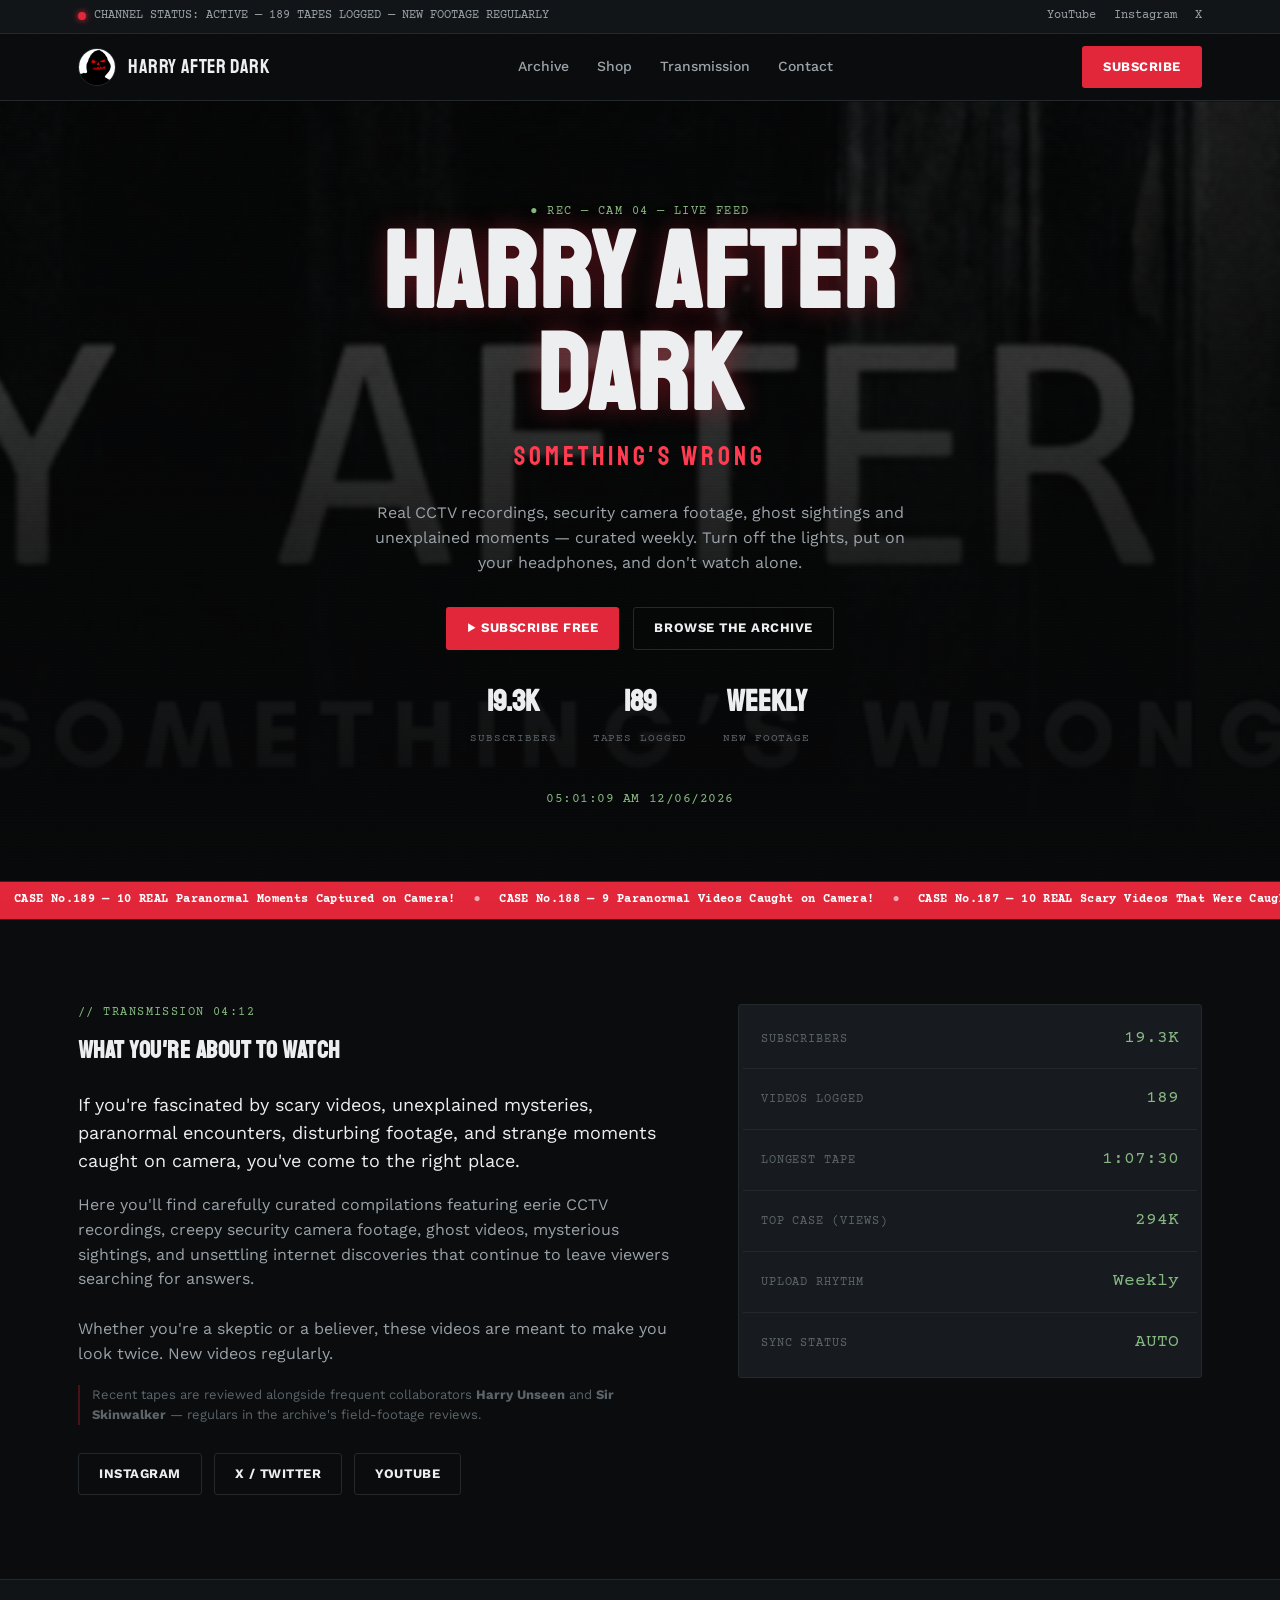
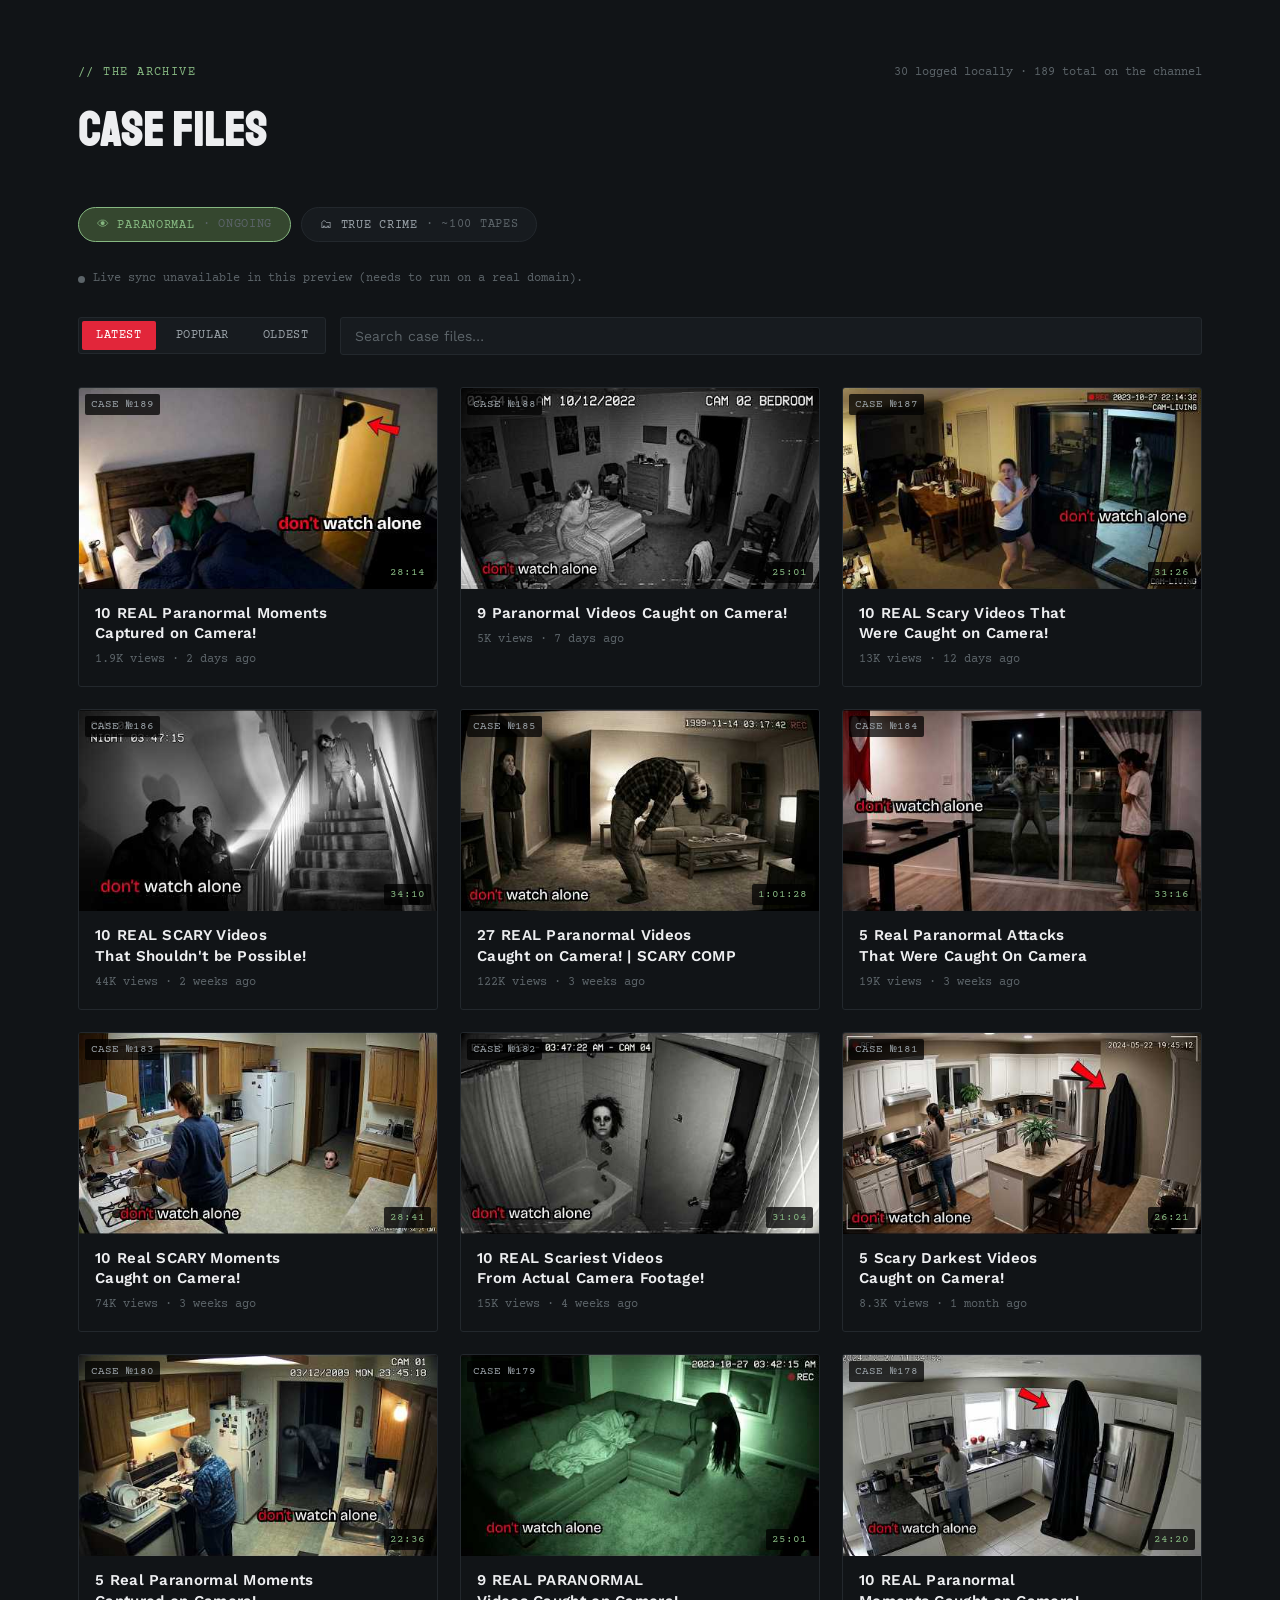
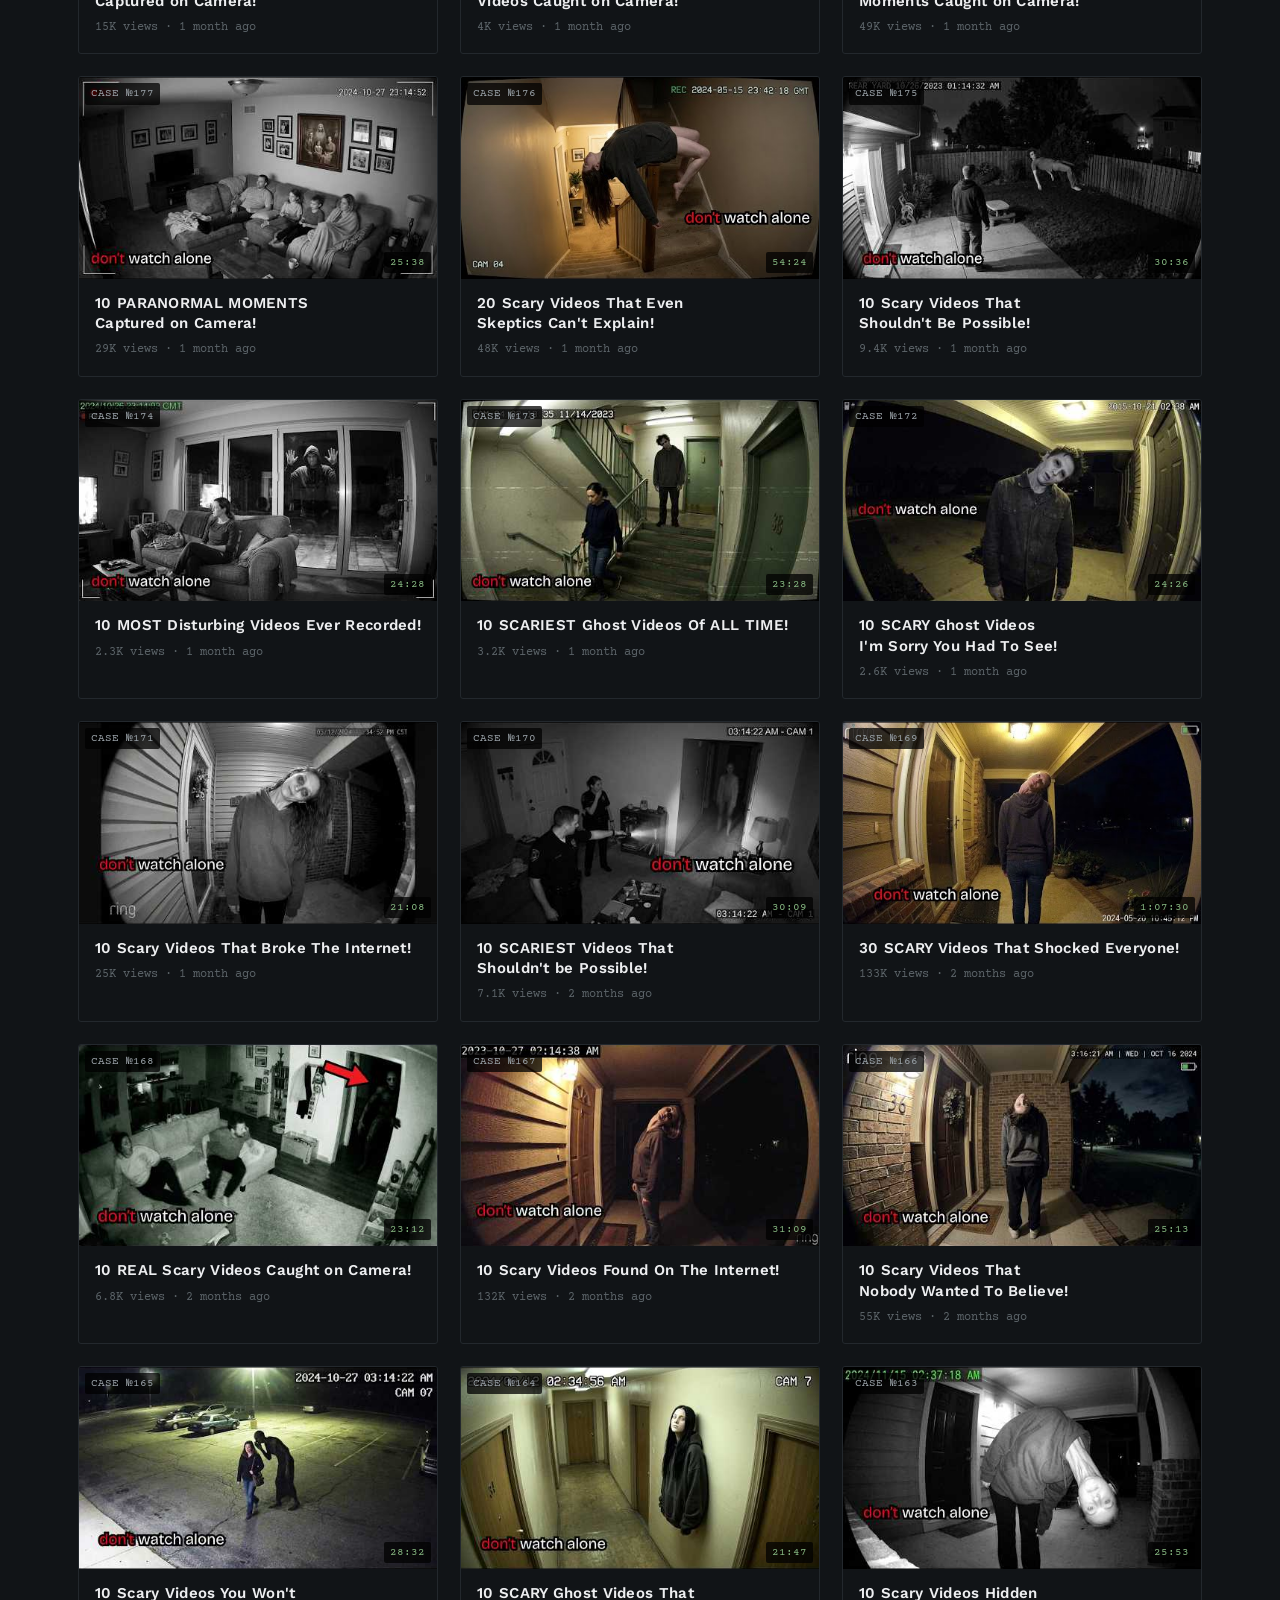
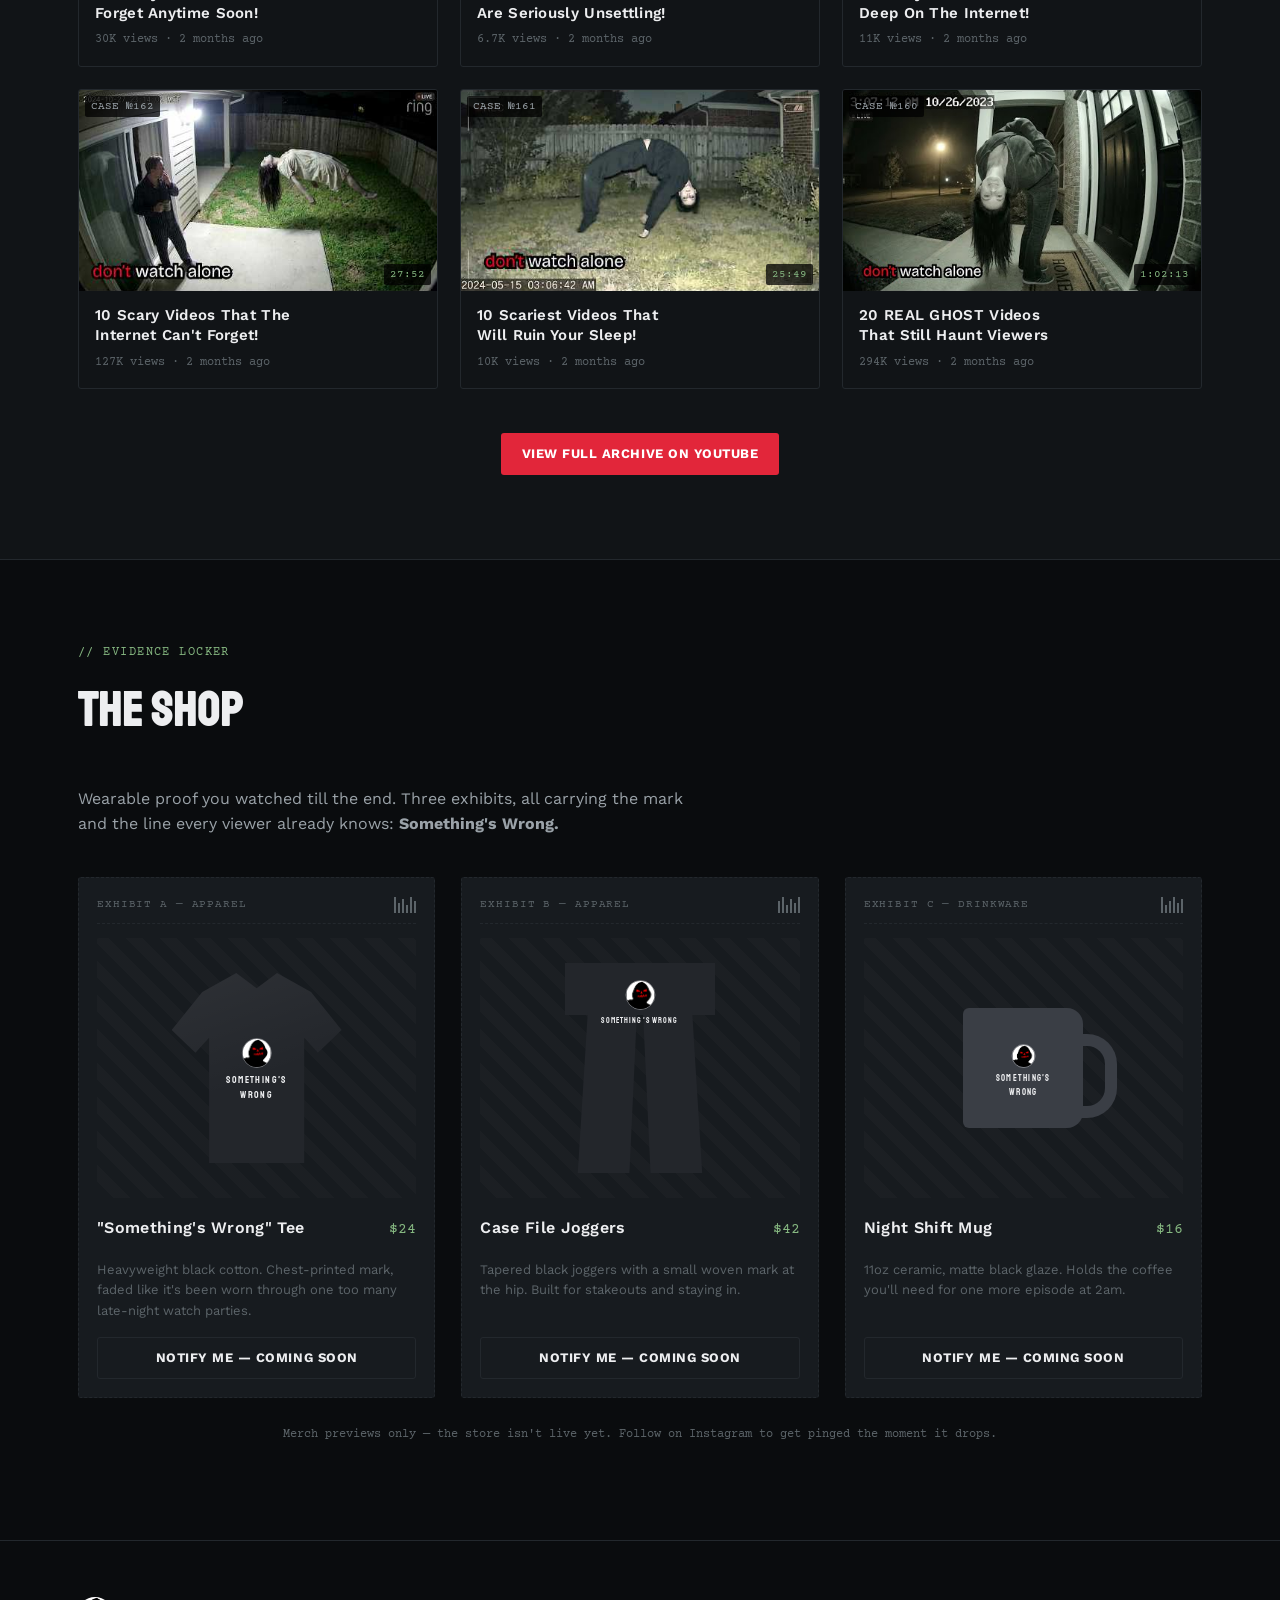
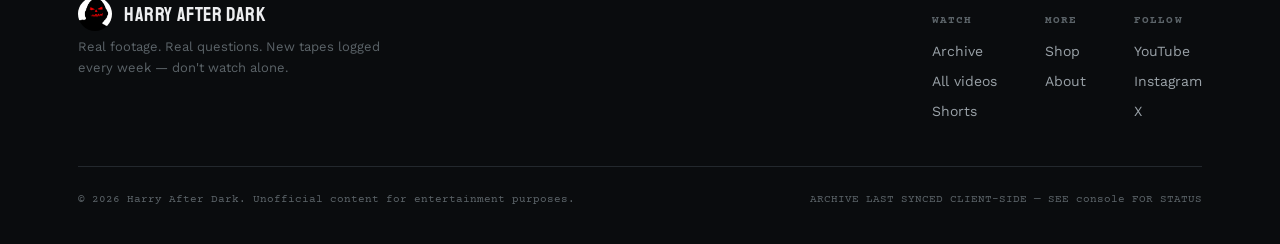
==== commit e92350a6: "Remove Community tab, add self-serve shop artwork uploads - Deleted the giscus-powered Community sec" ====
--- a/index.html
+++ b/index.html
@@ -4,7 +4,7 @@
 <meta charset="UTF-8">
 <meta name="viewport" content="width=device-width, initial-scale=1.0">
 <title>Harry After Dark — Official Archive</title>
-<meta name="description" content="The official companion site for Harry After Dark: CCTV footage, ghost sightings, and true-crime cases, auto-synced with every new YouTube upload. Shop, community, and the full archive.">
+<meta name="description" content="The official companion site for Harry After Dark: CCTV footage, ghost sightings, and true-crime cases, auto-synced with every new YouTube upload. Full archive and shop.">
 <link rel="icon" href="assets/avatar.jpg">
 <meta property="og:title" content="Harry After Dark — Official Archive">
 <meta property="og:description" content="Real CCTV recordings, paranormal sightings, and true-crime cases from the Harry After Dark YouTube channel. Something's wrong.">
@@ -38,7 +38,6 @@
     <div class="nav-links">
       <a href="#archive">Archive</a>
       <a href="#shop">Shop</a>
-      <a href="#community">Community</a>
       <a href="#transmission">Transmission</a>
       <a href="#footer">Contact</a>
     </div>
@@ -158,7 +157,9 @@
         </div>
         <div class="exhibit-stage">
           <div class="mock-tee">
-            <div class="product-mark">
+            <img class="product-design" src="assets/shop/tee-design.png" alt="Tee design"
+                 onerror="this.hidden=true; this.nextElementSibling.hidden=false;">
+            <div class="product-mark" hidden>
               <img src="assets/avatar.jpg" alt="">
               <span>SOMETHING'S<br>WRONG</span>
             </div>
@@ -179,7 +180,9 @@
         </div>
         <div class="exhibit-stage">
           <div class="mock-pants">
-            <div class="product-mark">
+            <img class="product-design" src="assets/shop/joggers-design.png" alt="Joggers design"
+                 onerror="this.hidden=true; this.nextElementSibling.hidden=false;">
+            <div class="product-mark" hidden>
               <img src="assets/avatar.jpg" alt="">
               <span>SOMETHING'S WRONG</span>
             </div>
@@ -201,7 +204,9 @@
         <div class="exhibit-stage">
           <div class="mock-mug-wrap">
             <div class="mock-mug">
-              <div class="product-mark">
+              <img class="product-design" src="assets/shop/mug-design.png" alt="Mug design"
+                   onerror="this.hidden=true; this.nextElementSibling.hidden=false;">
+              <div class="product-mark" hidden>
                 <img src="assets/avatar.jpg" alt="">
                 <span>SOMETHING'S<br>WRONG</span>
               </div>
@@ -217,29 +222,6 @@
       </div>
     </div>
     <p class="locker-footnote">Merch previews only — the store isn't live yet. Follow on Instagram to get pinged the moment it drops.</p>
-  </div>
-</section>
-
-<section class="section section-alt" id="community">
-  <div class="wrap">
-    <div class="section-head">
-      <div>
-        <span class="section-eyebrow">// Tip Line</span>
-        <h2>Community</h2>
-      </div>
-    </div>
-    <p class="community-intro">Argue the case. Post your own footage theories. Vote the creepiest sighting to the top — <strong>👍</strong> and <strong>👎</strong> on any post work exactly like upvote/downvote.</p>
-    <div class="community-rules">
-      <span><b>01 —</b> No doxxing, ever.</span>
-      <span><b>02 —</b> Skeptics welcome.</span>
-      <span><b>03 —</b> Sign in with GitHub to post.</span>
-    </div>
-    <div id="giscus-container">
-      <div class="giscus-fallback" id="giscus-fallback" hidden>
-        Community threads run on GitHub Discussions and need a real domain to load (they won't render in this preview).
-        <br>Open the live site to read and join in: <a href="https://hrn-exe.github.io/harry-after-dark-website/#community" target="_blank" rel="noopener noreferrer">hrn-exe.github.io/harry-after-dark-website</a>
-      </div>
-    </div>
   </div>
 </section>
 
@@ -263,7 +245,6 @@
         <div class="footer-col">
           <h4>More</h4>
           <a href="#shop">Shop</a>
-          <a href="#community">Community</a>
           <a href="#transmission">About</a>
         </div>
         <div class="footer-col">
--- a/style.css
+++ b/style.css
@@ -569,6 +569,20 @@
   white-space: nowrap;
 }
 
+/* your own artwork, dropped in at assets/shop/*.png — falls back to the
+   generated mark above (via onerror in the HTML) until a file exists */
+.product-design {
+  position: absolute;
+  left: 50%;
+  transform: translateX(-50%);
+  z-index: 2;
+  object-fit: contain;
+  max-width: 100%;
+}
+.mock-tee .product-design { top: 22%; width: 58%; max-height: 55%; }
+.mock-pants .product-design { top: 6%; width: 46%; max-height: 30%; }
+.mock-mug .product-design { top: 18%; width: 62%; max-height: 64%; }
+
 /* tee */
 .mock-tee {
   width: 170px; height: 190px;
@@ -581,21 +595,30 @@
   position: absolute; inset: 0;
   background: linear-gradient(160deg, rgba(255,255,255,0.05), transparent 55%);
 }
-.mock-tee .product-mark { top: 34%; }
-
-/* joggers */
+.mock-tee .product-mark { top: 34%; left: 50%; transform: translateX(-50%); }
+
+/* joggers — waistband is the real element (clipped to its top strip),
+   each leg is a pseudo-element so the crotch gap is a real gap, not a
+   self-intersecting polygon (which produced a stray third "leg"). */
 .mock-pants {
   width: 150px; height: 210px;
-  background: var(--fabric);
-  clip-path: polygon(20% 0%, 80% 0%, 84% 46%, 100% 100%, 78% 100%, 62% 50%, 60% 100%, 40% 100%, 38% 50%, 22% 100%, 0% 100%, 16% 46%);
   position: relative;
-}
+  /* waistband: a gradient hard-stop, not clip-path — clip-path on this
+     element would also clip its ::before/::after leg pseudo-elements */
+  background: linear-gradient(var(--fabric) 0 25%, transparent 25% 100%);
+}
+.mock-pants::before,
 .mock-pants::after {
   content: "";
-  position: absolute; inset: 0;
-  background: linear-gradient(160deg, rgba(255,255,255,0.05), transparent 55%);
-}
-.mock-pants .product-mark { top: 14%; }
+  position: absolute;
+  top: 23%;
+  width: 42%;
+  height: 77%;
+  background: var(--fabric);
+}
+.mock-pants::before { left: 6%; clip-path: polygon(22% 0%, 100% 0%, 88% 100%, 6% 100%); }
+.mock-pants::after { right: 6%; clip-path: polygon(0% 0%, 78% 0%, 94% 100%, 12% 100%); }
+.mock-pants .product-mark { top: 8%; left: 50%; transform: translateX(-50%); z-index: 3; }
 .mock-pants .product-mark span { font-size: 8px; }
 
 /* mug */
@@ -632,36 +655,6 @@
   text-align: center;
 }
 
-/* ---------- community ---------- */
-.community-intro {
-  color: var(--ink-dim);
-  max-width: 62ch;
-  margin-bottom: 32px;
-  font-size: 16px;
-}
-.community-rules {
-  display: flex;
-  gap: 24px;
-  flex-wrap: wrap;
-  margin-bottom: 32px;
-  font-family: var(--font-mono);
-  font-size: 12px;
-  color: var(--ink-faint);
-}
-.community-rules b { color: var(--phosphor); }
-#giscus-container { min-height: 220px; }
-.giscus-fallback {
-  border: 1px solid var(--line);
-  border-radius: var(--radius);
-  background: var(--bg-raised);
-  padding: 32px;
-  text-align: center;
-  font-family: var(--font-mono);
-  font-size: 13px;
-  color: var(--ink-faint);
-}
-.giscus-fallback a { color: var(--phosphor); }
-
 /* ---------- footer ---------- */
 .site-footer {
   padding: 56px 0 36px;
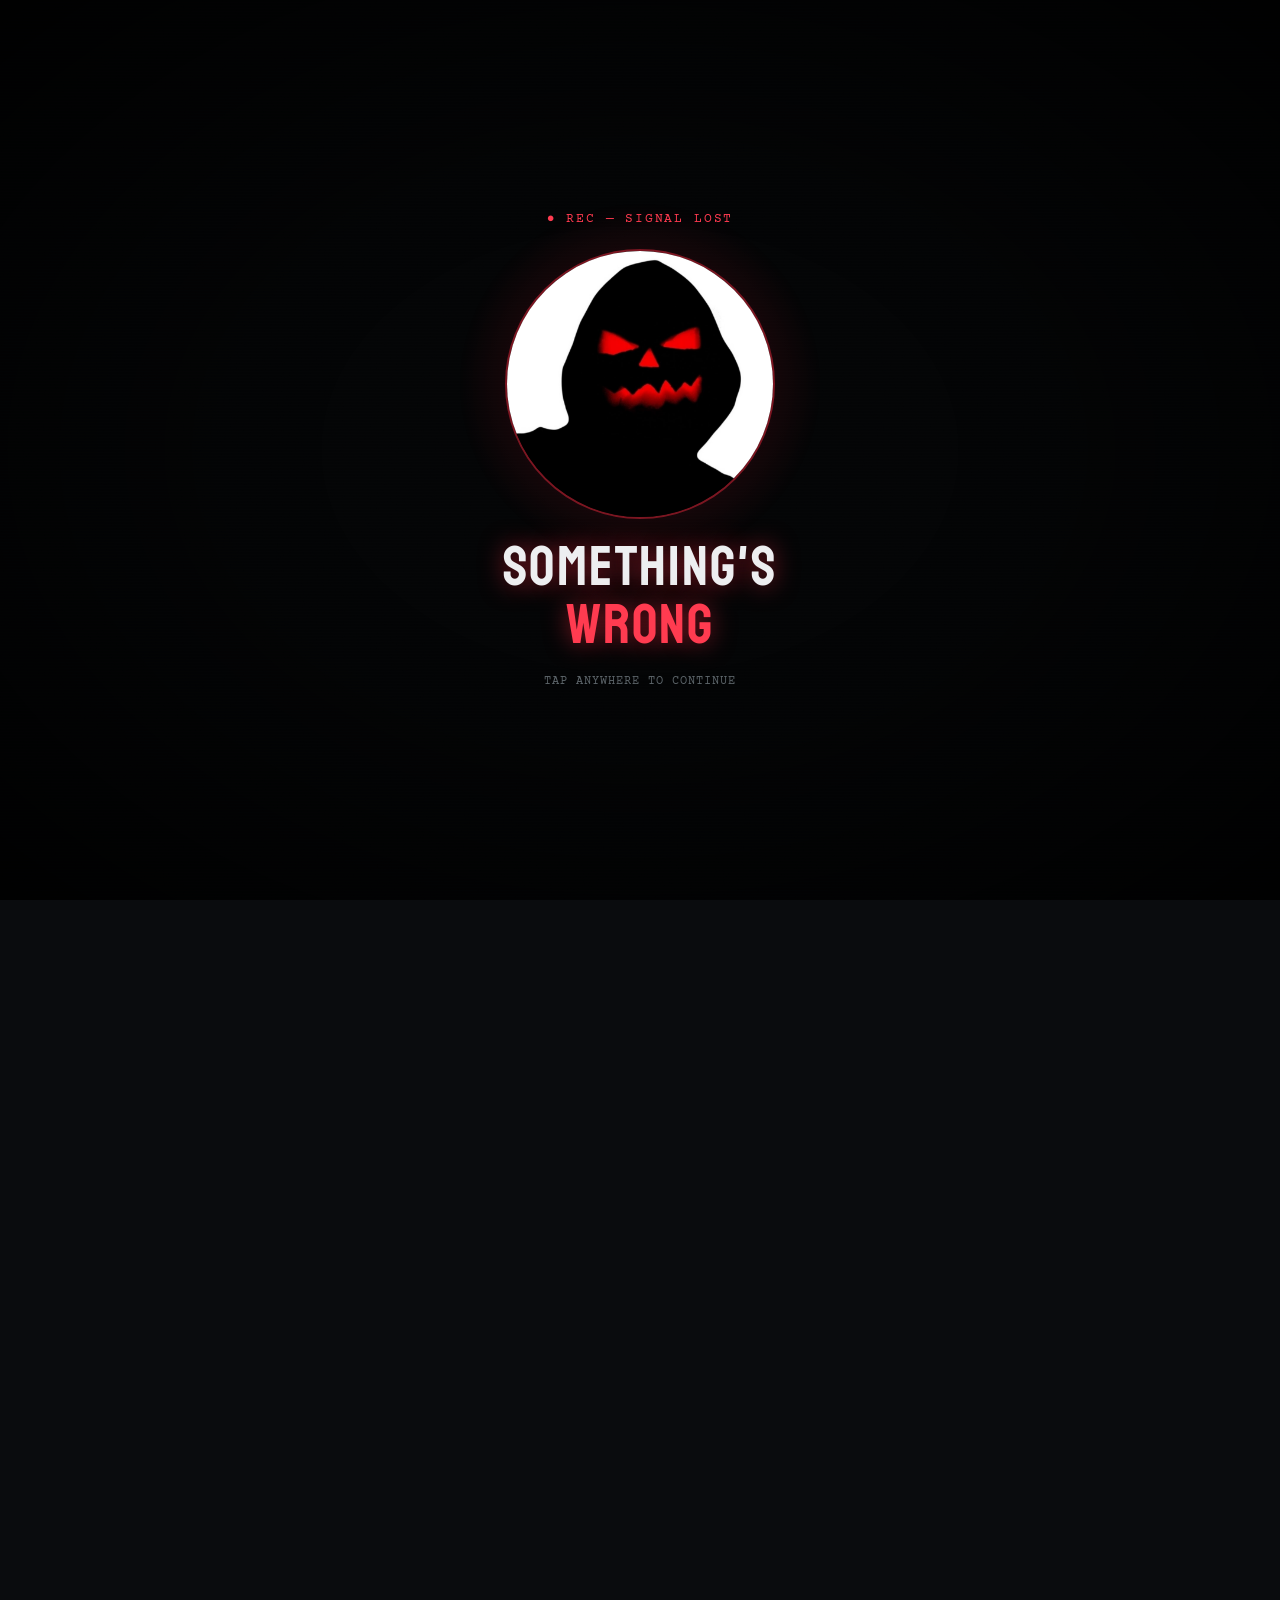
==== commit 7e7b350f: "Add mobile hamburger nav and a full-screen 3D intro reveal - Nav collapses to a hamburger button + s" ====
--- a/index.html
+++ b/index.html
@@ -15,6 +15,26 @@
 </head>
 <body>
 
+<div class="intro" id="intro" aria-hidden="true">
+  <div class="intro-noise"></div>
+  <div class="intro-particles" id="intro-particles"></div>
+  <div class="intro-scan"></div>
+  <div class="intro-vignette"></div>
+  <div class="intro-stage">
+    <span class="intro-rec">● REC — SIGNAL LOST</span>
+    <div class="intro-figure">
+      <div class="intro-glow"></div>
+      <img src="assets/avatar.jpg" alt="">
+    </div>
+    <div class="intro-title">
+      <span>SOMETHING'S</span>
+      <span>WRONG</span>
+    </div>
+    <div class="intro-skip">tap anywhere to continue</div>
+  </div>
+</div>
+<script src="intro.js"></script>
+
 <div class="status-ticker">
   <div class="wrap">
     <div class="status-left">
@@ -41,7 +61,17 @@
       <a href="#transmission">Transmission</a>
       <a href="#footer">Contact</a>
     </div>
-    <a class="btn btn-red" href="https://www.youtube.com/@HarryAfterDark?sub_confirmation=1" target="_blank" rel="noopener noreferrer">Subscribe</a>
+    <a class="btn btn-red nav-subscribe" href="https://www.youtube.com/@HarryAfterDark?sub_confirmation=1" target="_blank" rel="noopener noreferrer">Subscribe</a>
+    <button class="nav-toggle" id="nav-toggle" aria-label="Open menu" aria-expanded="false" aria-controls="mobile-nav">
+      <span></span><span></span><span></span>
+    </button>
+  </div>
+  <div class="mobile-nav" id="mobile-nav" hidden>
+    <a href="#archive">Archive</a>
+    <a href="#shop">Shop</a>
+    <a href="#transmission">Transmission</a>
+    <a href="#footer">Contact</a>
+    <a class="btn btn-red" href="https://www.youtube.com/@HarryAfterDark?sub_confirmation=1" target="_blank" rel="noopener noreferrer">▶ Subscribe</a>
   </div>
 </nav>
 
--- a/style.css
+++ b/style.css
@@ -29,6 +29,7 @@
 [hidden] { display: none !important; }
 
 html { color-scheme: dark; }
+html.intro-lock, html.intro-lock body { overflow: hidden; height: 100%; }
 
 body {
   margin: 0;
@@ -68,6 +69,187 @@
   background-image: url("data:image/svg+xml;utf8,<svg xmlns='http://www.w3.org/2000/svg' width='140' height='140'><filter id='n'><feTurbulence type='fractalNoise' baseFrequency='0.9' numOctaves='2' stitchTiles='stitch'/></filter><rect width='100%25' height='100%25' filter='url(%23n)'/></svg>");
 }
 
+/* ---------- intro: full-screen reveal, plays once per session ---------- */
+.intro {
+  position: fixed;
+  inset: 0;
+  z-index: 2000;
+  overflow: hidden;
+  background: #030405;
+  display: flex;
+  align-items: center;
+  justify-content: center;
+  cursor: pointer;
+  opacity: 1;
+}
+.intro.is-leaving {
+  animation: intro-fadeout 0.65s ease forwards;
+  cursor: default;
+}
+@keyframes intro-fadeout {
+  to { opacity: 0; visibility: hidden; }
+}
+
+.intro-noise {
+  position: absolute; inset: 0;
+  background-image: url("data:image/svg+xml;utf8,<svg xmlns='http://www.w3.org/2000/svg' width='140' height='140'><filter id='n'><feTurbulence type='fractalNoise' baseFrequency='0.85' numOctaves='2' stitchTiles='stitch'/></filter><rect width='100%25' height='100%25' filter='url(%23n)'/></svg>");
+  opacity: 0;
+  mix-blend-mode: overlay;
+  animation: intro-static-burst 4.2s ease forwards;
+}
+@keyframes intro-static-burst {
+  0% { opacity: 0.9; }
+  6% { opacity: 0.15; }
+  10% { opacity: 0.5; }
+  14% { opacity: 0.08; }
+  100% { opacity: 0.06; }
+}
+.intro-scan {
+  position: absolute; inset: 0;
+  background: repeating-linear-gradient(0deg, rgba(255,255,255,0.05) 0px, rgba(255,255,255,0.05) 1px, transparent 1px, transparent 3px);
+  mix-blend-mode: overlay;
+}
+.intro-vignette {
+  position: absolute; inset: 0;
+  background: radial-gradient(ellipse at center, transparent 35%, rgba(0,0,0,0.75) 100%);
+}
+.intro-particles {
+  position: absolute; inset: 0;
+  overflow: hidden;
+}
+.intro-particles .ember {
+  position: absolute;
+  bottom: -5%;
+  left: var(--x, 50%);
+  width: var(--size, 3px);
+  height: var(--size, 3px);
+  border-radius: 50%;
+  background: var(--red);
+  box-shadow: 0 0 6px 1px var(--red);
+  opacity: 0;
+  animation: ember-rise var(--dur, 7s) linear var(--delay, 0s) infinite;
+}
+@keyframes ember-rise {
+  0% { transform: translate(0, 0); opacity: 0; }
+  8% { opacity: 0.8; }
+  85% { opacity: 0.4; }
+  100% { transform: translate(var(--drift, 0), -115vh); opacity: 0; }
+}
+
+.intro-stage {
+  position: relative;
+  z-index: 2;
+  display: flex;
+  flex-direction: column;
+  align-items: center;
+  gap: min(3vh, 20px);
+  padding: 4vh 6vw;
+  perspective: 1000px;
+}
+.intro-rec {
+  font-family: var(--font-mono);
+  font-size: clamp(10px, 2vmin, 13px);
+  letter-spacing: 0.14em;
+  color: var(--red-bright);
+  opacity: 0;
+  animation: intro-rec-in 0.4s ease 0.1s forwards;
+}
+@keyframes intro-rec-in {
+  from { opacity: 0; }
+  to { opacity: 1; }
+}
+.intro-figure {
+  position: relative;
+  transform-style: preserve-3d;
+  opacity: 0;
+  filter: blur(18px);
+  animation: intro-rise 1.9s cubic-bezier(0.16, 0.9, 0.2, 1) 0.35s forwards;
+}
+@keyframes intro-rise {
+  0%   { opacity: 0; filter: blur(18px); transform: translateZ(-1300px) scale(0.2) rotateY(0deg); }
+  35%  { opacity: 1; filter: blur(2px); }
+  55%  { filter: blur(0px); transform: translateZ(70px) scale(1.22) rotateY(-8deg); }
+  72%  { transform: translateZ(0px) scale(0.98) rotateY(5deg); }
+  86%  { transform: translateZ(0px) scale(1.04) rotateY(-2deg); }
+  100% { opacity: 1; filter: blur(0px); transform: translateZ(0px) scale(1) rotateY(0deg); }
+}
+.intro-figure img {
+  width: clamp(120px, 30vmin, 280px);
+  height: clamp(120px, 30vmin, 280px);
+  border-radius: 50%;
+  border: 2px solid rgba(226,38,58,0.5);
+  position: relative;
+  z-index: 2;
+  animation: intro-wobble 3.2s ease-in-out 2.3s infinite;
+}
+@keyframes intro-wobble {
+  0%, 100% { transform: rotateY(0deg) rotateX(0deg); }
+  50% { transform: rotateY(4deg) rotateX(-2deg); }
+}
+.intro-glow {
+  position: absolute;
+  inset: -18%;
+  border-radius: 50%;
+  background: radial-gradient(circle, rgba(226,38,58,0.55) 0%, transparent 70%);
+  z-index: 1;
+  opacity: 0;
+  animation: intro-glow-in 1.9s ease 0.35s forwards, intro-glow-pulse 2.4s ease-in-out 2.3s infinite;
+}
+@keyframes intro-glow-in {
+  0% { opacity: 0; }
+  60% { opacity: 0.9; }
+  100% { opacity: 0.55; }
+}
+@keyframes intro-glow-pulse {
+  0%, 100% { opacity: 0.4; transform: scale(1); }
+  50% { opacity: 0.85; transform: scale(1.08); }
+}
+.intro-title {
+  display: flex;
+  flex-direction: column;
+  align-items: center;
+  gap: 2px;
+  opacity: 0;
+  animation: intro-title-in 0.9s ease 1.9s forwards;
+}
+@keyframes intro-title-in {
+  0% { opacity: 0; letter-spacing: 0.5em; }
+  15% { opacity: 1; }
+  30% { opacity: 0.2; }
+  40% { opacity: 1; }
+  100% { opacity: 1; letter-spacing: 0.12em; }
+}
+.intro-title span {
+  font-family: var(--font-display);
+  font-size: clamp(24px, 8vmin, 56px);
+  color: var(--ink);
+  text-shadow: 0 0 24px rgba(226,38,58,0.6);
+  line-height: 1;
+}
+.intro-title span:last-child { color: var(--red-bright); }
+.intro-skip {
+  font-family: var(--font-mono);
+  font-size: clamp(10px, 2vmin, 12px);
+  color: var(--ink-faint);
+  letter-spacing: 0.08em;
+  text-transform: uppercase;
+  opacity: 0;
+  animation: intro-skip-in 0.6s ease 2.8s forwards;
+}
+@keyframes intro-skip-in {
+  to { opacity: 1; }
+}
+
+@media (prefers-reduced-motion: reduce) {
+  .intro-figure, .intro-glow, .intro-title, .intro-rec, .intro-skip, .intro-noise {
+    animation: none !important;
+    opacity: 1 !important;
+    filter: none !important;
+    transform: none !important;
+  }
+  .intro-particles { display: none; }
+}
+
 /* ---------- status ticker ---------- */
 .status-ticker {
   background: var(--bg-panel);
@@ -132,6 +314,49 @@
   color: var(--ink-dim);
 }
 .nav-links a:hover { color: var(--ink); }
+
+.nav-toggle {
+  display: none;
+  flex-direction: column;
+  justify-content: center;
+  gap: 5px;
+  width: 40px; height: 40px;
+  background: transparent;
+  border: 1px solid var(--line);
+  border-radius: var(--radius);
+  cursor: pointer;
+  padding: 0;
+  flex: none;
+}
+.nav-toggle span {
+  display: block;
+  width: 18px; height: 2px;
+  margin: 0 auto;
+  background: var(--ink);
+  transition: transform 0.2s, opacity 0.2s;
+}
+.nav-toggle[aria-expanded="true"] span:nth-child(1) { transform: translateY(7px) rotate(45deg); }
+.nav-toggle[aria-expanded="true"] span:nth-child(2) { opacity: 0; }
+.nav-toggle[aria-expanded="true"] span:nth-child(3) { transform: translateY(-7px) rotate(-45deg); }
+
+.mobile-nav {
+  display: flex;
+  flex-direction: column;
+  gap: 2px;
+  border-top: 1px solid var(--line);
+  background: var(--bg-panel);
+  padding: 10px 20px 18px;
+}
+.mobile-nav a:not(.btn) {
+  padding: 14px 4px;
+  font-size: 16px;
+  font-weight: 500;
+  color: var(--ink-dim);
+  border-bottom: 1px solid var(--line);
+}
+.mobile-nav a:not(.btn):hover { color: var(--ink); }
+.mobile-nav .btn { justify-content: center; margin-top: 14px; }
+
 .btn {
   font-family: var(--font-body);
   font-weight: 700;
@@ -695,8 +920,65 @@
 }
 
 /* ---------- responsive ---------- */
+
+/* tablet and below: swap inline nav for the hamburger + slide-down panel */
 @media (max-width: 860px) {
   .transmission-grid { grid-template-columns: 1fr; }
   .nav-links { display: none; }
+  .nav-subscribe { display: none; }
+  .nav-toggle { display: flex; }
+  .mobile-nav:not([hidden]) { display: flex; }
   .hero-inner { padding: 72px 20px 52px; }
 }
+@media (min-width: 861px) {
+  .mobile-nav { display: none !important; }
+}
+
+/* phones */
+@media (max-width: 600px) {
+  .wrap { padding: 0 16px; }
+  .hero-inner { padding: 56px 16px 40px; }
+  .hero h1 { font-size: clamp(40px, 15vw, 90px); }
+  .hero-desc { font-size: 15px; }
+  .hero-actions { flex-direction: column; align-items: stretch; }
+  .hero-actions .btn { text-align: center; justify-content: center; }
+  .hero-stats { gap: 20px; }
+  .hero-stat b { font-size: 24px; }
+  .marquee-track { font-size: 11px; }
+  .section { padding: 56px 0; }
+  .section-head h2 { font-size: 28px; }
+  .transmission-body p:first-of-type { font-size: 16px; }
+  .stat-console { margin-top: 8px; }
+  .category-switch { gap: 8px; }
+  .category-pill { padding: 8px 14px; font-size: 11px; }
+  .archive-controls { flex-direction: column; align-items: stretch; }
+  .sort-tabs { justify-content: space-between; }
+  .archive-search { width: 100%; }
+  .archive-grid { grid-template-columns: repeat(auto-fill, minmax(150px, 1fr)); gap: 14px; }
+  .tape-meta h3 { font-size: 13px; }
+  .archive-footer { flex-direction: column; }
+  .archive-footer .btn { width: 100%; text-align: center; justify-content: center; }
+  .locker-grid { grid-template-columns: 1fr; }
+  .exhibit-stage { height: 220px; }
+  .footer-top { flex-direction: column; gap: 28px; }
+  .footer-links { gap: 32px; }
+  .footer-bottom { flex-direction: column; gap: 6px; text-align: left; }
+}
+
+/* very small phones */
+@media (max-width: 360px) {
+  .hero h1 { font-size: clamp(34px, 15vw, 80px); }
+  .hero-stats { gap: 14px; }
+  .archive-grid { grid-template-columns: repeat(auto-fill, minmax(130px, 1fr)); }
+}
+
+/* short viewports (landscape phones): the intro figure already scales via
+   vmin, but the site chrome itself needs a much shorter hero */
+@media (max-height: 500px) and (orientation: landscape) {
+  .hero-inner { padding: 24px 20px; }
+  .hero h1 { font-size: clamp(28px, 8vh, 60px); }
+  .hero-desc { display: none; }
+  .hero-stats { margin-top: 14px; gap: 24px; }
+  .hero-clock { margin-top: 14px; }
+  .status-ticker { display: none; }
+}
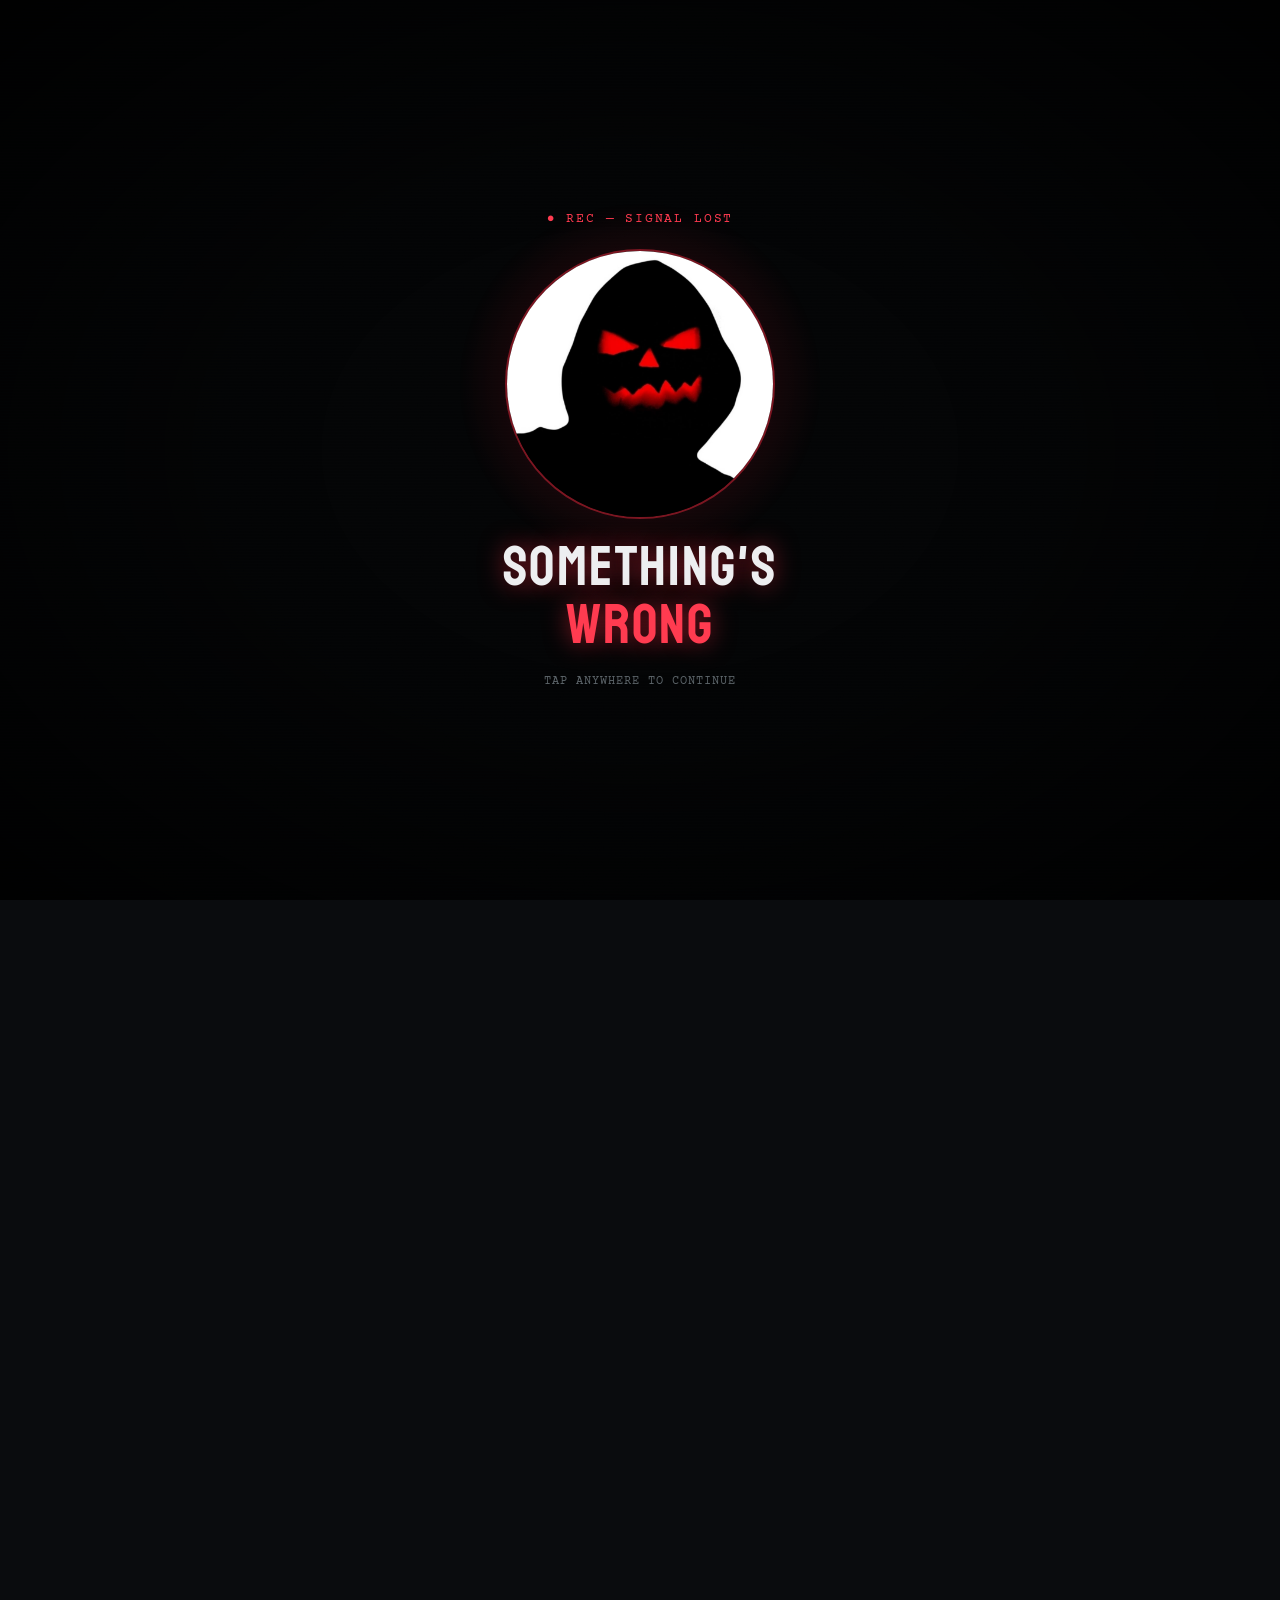
==== commit 7e586632: "Add cart, checkout panel, and hover-zoom to the shop - Swapped in your real print-ready tee and jogg" ====
--- a/index.html
+++ b/index.html
@@ -61,10 +61,16 @@
       <a href="#transmission">Transmission</a>
       <a href="#footer">Contact</a>
     </div>
-    <a class="btn btn-red nav-subscribe" href="https://www.youtube.com/@HarryAfterDark?sub_confirmation=1" target="_blank" rel="noopener noreferrer">Subscribe</a>
-    <button class="nav-toggle" id="nav-toggle" aria-label="Open menu" aria-expanded="false" aria-controls="mobile-nav">
-      <span></span><span></span><span></span>
-    </button>
+    <div class="nav-actions">
+      <button class="cart-toggle" id="cart-toggle" aria-label="Open cart" aria-controls="cart-drawer">
+        <svg viewBox="0 0 24 24" width="20" height="20" fill="none" stroke="currentColor" stroke-width="2" stroke-linecap="round" stroke-linejoin="round" aria-hidden="true"><path d="M3 3h2l.4 2M7 13h10l4-8H5.4M7 13L5.4 5M7 13l-2.3 4.6A1 1 0 0 0 5.6 19H17M17 19a2 2 0 1 0 0 4 2 2 0 0 0 0-4ZM9 19a2 2 0 1 0 0 4 2 2 0 0 0 0-4Z"/></svg>
+        <span class="cart-count" id="cart-count" hidden>0</span>
+      </button>
+      <a class="btn btn-red nav-subscribe" href="https://www.youtube.com/@HarryAfterDark?sub_confirmation=1" target="_blank" rel="noopener noreferrer">Subscribe</a>
+      <button class="nav-toggle" id="nav-toggle" aria-label="Open menu" aria-expanded="false" aria-controls="mobile-nav">
+        <span></span><span></span><span></span>
+      </button>
+    </div>
   </div>
   <div class="mobile-nav" id="mobile-nav" hidden>
     <a href="#archive">Archive</a>
@@ -74,6 +80,29 @@
     <a class="btn btn-red" href="https://www.youtube.com/@HarryAfterDark?sub_confirmation=1" target="_blank" rel="noopener noreferrer">▶ Subscribe</a>
   </div>
 </nav>
+
+<div class="cart-overlay" id="cart-overlay" hidden></div>
+<aside class="cart-drawer" id="cart-drawer" aria-hidden="true" aria-label="Shopping cart">
+  <div class="cart-head">
+    <h3>Evidence Bag <span class="cart-head-count" id="cart-head-count"></span></h3>
+    <button class="cart-close" id="cart-close" aria-label="Close cart">✕</button>
+  </div>
+  <div class="cart-items" id="cart-items"></div>
+  <p class="cart-empty" id="cart-empty">Nothing collected yet. Add a piece of evidence from the Shop.</p>
+  <div class="cart-summary" id="cart-summary" hidden>
+    <div class="cart-subtotal"><span>Subtotal</span><span id="cart-subtotal">$0</span></div>
+    <button class="btn btn-red cart-checkout-btn" id="cart-checkout-btn">Checkout</button>
+  </div>
+</aside>
+
+<div class="checkout-overlay" id="checkout-overlay" hidden></div>
+<div class="checkout-modal" id="checkout-modal" role="dialog" aria-modal="true" aria-label="Checkout" hidden>
+  <div class="checkout-head">
+    <h3>Checkout</h3>
+    <button class="cart-close" id="checkout-close" aria-label="Close checkout">✕</button>
+  </div>
+  <div class="checkout-body" id="checkout-body"></div>
+</div>
 
 <header class="hero" id="hero">
   <div class="hero-bg" id="top"></div>
@@ -180,16 +209,16 @@
     <p class="locker-intro">Wearable proof you watched till the end. Three exhibits, all carrying the mark and the line every viewer already knows: <strong>Something's Wrong.</strong></p>
 
     <div class="locker-grid">
-      <div class="exhibit">
+      <div class="exhibit" data-product-id="tee" data-name="&quot;Something's Wrong&quot; Tee" data-price="24" data-img="assets/shop/tee-design.png">
         <div class="exhibit-tag">
           <span>EXHIBIT A — APPAREL</span>
           <span class="barcode" aria-hidden="true"><span style="height:16px"></span><span style="height:10px"></span><span style="height:14px"></span><span style="height:8px"></span><span style="height:16px"></span><span style="height:12px"></span></span>
         </div>
         <div class="exhibit-stage">
-          <div class="mock-tee">
-            <img class="product-design" src="assets/shop/tee-design.png" alt="Tee design"
-                 onerror="this.hidden=true; this.nextElementSibling.hidden=false;">
-            <div class="product-mark" hidden>
+          <img class="product-photo" src="assets/shop/tee-design.png" alt="&quot;Something's Wrong&quot; Tee"
+               onerror="this.hidden=true; this.nextElementSibling.hidden=false;">
+          <div class="mock-tee" hidden>
+            <div class="product-mark">
               <img src="assets/avatar.jpg" alt="">
               <span>SOMETHING'S<br>WRONG</span>
             </div>
@@ -200,19 +229,25 @@
           <span class="exhibit-price">$24</span>
         </div>
         <p class="exhibit-desc">Heavyweight black cotton. Chest-printed mark, faded like it's been worn through one too many late-night watch parties.</p>
-        <a class="btn btn-outline" href="https://www.instagram.com/harryafterdarkk/" target="_blank" rel="noopener noreferrer">Notify Me — Coming Soon</a>
-      </div>
-
-      <div class="exhibit">
+        <div class="size-picker" role="radiogroup" aria-label="Size">
+          <button type="button" data-size="S">S</button>
+          <button type="button" data-size="M" class="is-active">M</button>
+          <button type="button" data-size="L">L</button>
+          <button type="button" data-size="XL">XL</button>
+        </div>
+        <button class="btn btn-red add-to-cart">Add to Cart</button>
+      </div>
+
+      <div class="exhibit" data-product-id="joggers" data-name="Case File Joggers" data-price="42" data-img="assets/shop/joggers-design.png">
         <div class="exhibit-tag">
           <span>EXHIBIT B — APPAREL</span>
           <span class="barcode" aria-hidden="true"><span style="height:12px"></span><span style="height:16px"></span><span style="height:8px"></span><span style="height:14px"></span><span style="height:10px"></span><span style="height:16px"></span></span>
         </div>
         <div class="exhibit-stage">
-          <div class="mock-pants">
-            <img class="product-design" src="assets/shop/joggers-design.png" alt="Joggers design"
-                 onerror="this.hidden=true; this.nextElementSibling.hidden=false;">
-            <div class="product-mark" hidden>
+          <img class="product-photo" src="assets/shop/joggers-design.png" alt="Case File Joggers"
+               onerror="this.hidden=true; this.nextElementSibling.hidden=false;">
+          <div class="mock-pants" hidden>
+            <div class="product-mark">
               <img src="assets/avatar.jpg" alt="">
               <span>SOMETHING'S WRONG</span>
             </div>
@@ -223,20 +258,26 @@
           <span class="exhibit-price">$42</span>
         </div>
         <p class="exhibit-desc">Tapered black joggers with a small woven mark at the hip. Built for stakeouts and staying in.</p>
-        <a class="btn btn-outline" href="https://www.instagram.com/harryafterdarkk/" target="_blank" rel="noopener noreferrer">Notify Me — Coming Soon</a>
-      </div>
-
-      <div class="exhibit">
+        <div class="size-picker" role="radiogroup" aria-label="Size">
+          <button type="button" data-size="S">S</button>
+          <button type="button" data-size="M" class="is-active">M</button>
+          <button type="button" data-size="L">L</button>
+          <button type="button" data-size="XL">XL</button>
+        </div>
+        <button class="btn btn-red add-to-cart">Add to Cart</button>
+      </div>
+
+      <div class="exhibit" data-product-id="mug" data-name="Night Shift Mug" data-price="16" data-img="assets/shop/mug-design.png">
         <div class="exhibit-tag">
           <span>EXHIBIT C — DRINKWARE</span>
           <span class="barcode" aria-hidden="true"><span style="height:16px"></span><span style="height:8px"></span><span style="height:12px"></span><span style="height:16px"></span><span style="height:10px"></span><span style="height:14px"></span></span>
         </div>
         <div class="exhibit-stage">
-          <div class="mock-mug-wrap">
+          <img class="product-photo" src="assets/shop/mug-design.png" alt="Night Shift Mug"
+               onerror="this.hidden=true; this.nextElementSibling.hidden=false;">
+          <div class="mock-mug-wrap" hidden>
             <div class="mock-mug">
-              <img class="product-design" src="assets/shop/mug-design.png" alt="Mug design"
-                   onerror="this.hidden=true; this.nextElementSibling.hidden=false;">
-              <div class="product-mark" hidden>
+              <div class="product-mark">
                 <img src="assets/avatar.jpg" alt="">
                 <span>SOMETHING'S<br>WRONG</span>
               </div>
@@ -248,10 +289,10 @@
           <span class="exhibit-price">$16</span>
         </div>
         <p class="exhibit-desc">11oz ceramic, matte black glaze. Holds the coffee you'll need for one more episode at 2am.</p>
-        <a class="btn btn-outline" href="https://www.instagram.com/harryafterdarkk/" target="_blank" rel="noopener noreferrer">Notify Me — Coming Soon</a>
-      </div>
-    </div>
-    <p class="locker-footnote">Merch previews only — the store isn't live yet. Follow on Instagram to get pinged the moment it drops.</p>
+        <button class="btn btn-red add-to-cart">Add to Cart</button>
+      </div>
+    </div>
+    <p class="locker-footnote" id="locker-footnote">Prices shown in USD. Pick a size, add it to your evidence bag, and check out when you're ready.</p>
   </div>
 </section>
 
@@ -296,6 +337,7 @@
 <script src="videos-seed.js"></script>
 <script src="videos-seed-truecrime.js"></script>
 <script src="app.js"></script>
+<script src="shop.js"></script>
 <script>document.getElementById("year").textContent = new Date().getFullYear();</script>
 </body>
 </html>
--- a/style.css
+++ b/style.css
@@ -29,7 +29,8 @@
 [hidden] { display: none !important; }
 
 html { color-scheme: dark; }
-html.intro-lock, html.intro-lock body { overflow: hidden; height: 100%; }
+html.intro-lock, html.intro-lock body,
+html.cart-lock, html.cart-lock body { overflow: hidden; height: 100%; }
 
 body {
   margin: 0;
@@ -338,6 +339,37 @@
 .nav-toggle[aria-expanded="true"] span:nth-child(1) { transform: translateY(7px) rotate(45deg); }
 .nav-toggle[aria-expanded="true"] span:nth-child(2) { opacity: 0; }
 .nav-toggle[aria-expanded="true"] span:nth-child(3) { transform: translateY(-7px) rotate(-45deg); }
+
+.nav-actions { display: flex; align-items: center; gap: 14px; }
+.cart-toggle {
+  position: relative;
+  display: flex;
+  align-items: center;
+  justify-content: center;
+  width: 40px; height: 40px;
+  background: transparent;
+  border: 1px solid var(--line);
+  border-radius: var(--radius);
+  color: var(--ink);
+  cursor: pointer;
+  flex: none;
+}
+.cart-toggle:hover { border-color: var(--ink-dim); }
+.cart-count {
+  position: absolute;
+  top: -7px; right: -7px;
+  min-width: 18px; height: 18px;
+  padding: 0 4px;
+  border-radius: 999px;
+  background: var(--red);
+  color: #fff;
+  font-family: var(--font-mono);
+  font-size: 10px;
+  font-weight: 700;
+  display: flex;
+  align-items: center;
+  justify-content: center;
+}
 
 .mobile-nav {
   display: flex;
@@ -772,9 +804,20 @@
   justify-content: center;
   position: relative;
   margin-bottom: 18px;
+  overflow: hidden;
   background:
     repeating-linear-gradient(45deg, transparent 0 12px, rgba(255,255,255,0.02) 12px 24px);
   border-radius: 2px;
+}
+/* hover-zoom: JS sets --zx/--zy to the cursor position within the stage;
+   the visible product element scales up around that point. Desktop-only
+   (see the (hover:hover) check in shop.js), so touch never gets a sticky
+   zoomed state. */
+.exhibit-stage.zoomable { cursor: zoom-in; }
+.exhibit-stage.zoomable > * { transition: transform 0.2s ease; }
+.exhibit-stage.zoomable:hover > * {
+  transform: scale(1.7);
+  transform-origin: var(--zx, 50%) var(--zy, 50%);
 }
 .product-mark {
   position: absolute;
@@ -794,19 +837,17 @@
   white-space: nowrap;
 }
 
-/* your own artwork, dropped in at assets/shop/*.png — falls back to the
-   generated mark above (via onerror in the HTML) until a file exists */
-.product-design {
-  position: absolute;
-  left: 50%;
-  transform: translateX(-50%);
-  z-index: 2;
+/* your own product photo, dropped in at assets/shop/*.png — this REPLACES
+   the drawn mockup below entirely (not printed onto it); falls back to the
+   CSS mockup + generated mark via onerror in the HTML until a file exists */
+.product-photo {
+  max-width: 92%;
+  max-height: 92%;
+  width: auto;
+  height: auto;
   object-fit: contain;
-  max-width: 100%;
-}
-.mock-tee .product-design { top: 22%; width: 58%; max-height: 55%; }
-.mock-pants .product-design { top: 6%; width: 46%; max-height: 30%; }
-.mock-mug .product-design { top: 18%; width: 62%; max-height: 64%; }
+  border-radius: 4px;
+}
 
 /* tee */
 .mock-tee {
@@ -872,12 +913,219 @@
 .exhibit-price { font-family: var(--font-mono); color: var(--phosphor); font-size: 15px; }
 .exhibit-desc { color: var(--ink-faint); font-size: 13px; margin-bottom: 16px; flex: 1; }
 .exhibit .btn { width: 100%; justify-content: center; }
+
+.size-picker {
+  display: flex;
+  gap: 8px;
+  margin-bottom: 14px;
+}
+.size-picker button {
+  flex: 1;
+  padding: 9px 0;
+  background: var(--bg-panel);
+  border: 1px solid var(--line);
+  border-radius: var(--radius);
+  color: var(--ink-dim);
+  font-family: var(--font-mono);
+  font-size: 12px;
+  cursor: pointer;
+}
+.size-picker button:hover { border-color: var(--ink-dim); color: var(--ink); }
+.size-picker button.is-active { border-color: var(--red); color: var(--ink); background: var(--red-dim); }
+
+.add-to-cart.is-added { background: var(--phosphor-dim); color: var(--phosphor); }
+
 .locker-footnote {
   margin-top: 28px;
   font-family: var(--font-mono);
   font-size: 12px;
   color: var(--ink-faint);
   text-align: center;
+}
+
+/* ---------- cart drawer ---------- */
+.cart-overlay {
+  position: fixed; inset: 0;
+  z-index: 1900;
+  background: rgba(3, 4, 5, 0.7);
+}
+.cart-drawer {
+  position: fixed;
+  top: 0; right: 0;
+  bottom: 0;
+  z-index: 1950;
+  width: min(380px, 100vw);
+  background: var(--bg-panel);
+  border-left: 1px solid var(--line);
+  display: flex;
+  flex-direction: column;
+  transform: translateX(100%);
+  transition: transform 0.28s ease;
+}
+.cart-drawer.is-open { transform: translateX(0); }
+.cart-head {
+  display: flex;
+  align-items: center;
+  justify-content: space-between;
+  padding: 18px 20px;
+  border-bottom: 1px solid var(--line);
+}
+.cart-head h3 { font-family: var(--font-display); font-size: 20px; letter-spacing: 0.02em; }
+.cart-head-count { color: var(--ink-faint); font-family: var(--font-mono); font-size: 13px; margin-left: 6px; }
+.cart-close {
+  background: transparent;
+  border: 1px solid var(--line);
+  border-radius: var(--radius);
+  color: var(--ink-dim);
+  width: 32px; height: 32px;
+  cursor: pointer;
+}
+.cart-close:hover { color: var(--ink); border-color: var(--ink-dim); }
+.cart-items {
+  flex: 1;
+  overflow-y: auto;
+  padding: 12px 20px;
+  display: flex;
+  flex-direction: column;
+  gap: 14px;
+}
+.cart-item {
+  display: flex;
+  gap: 12px;
+  padding-bottom: 14px;
+  border-bottom: 1px solid var(--line);
+}
+.cart-item img {
+  width: 56px; height: 56px;
+  object-fit: cover;
+  border-radius: 3px;
+  background: var(--fabric);
+  flex: none;
+}
+.cart-item-body { flex: 1; min-width: 0; }
+.cart-item-name { font-size: 13px; color: var(--ink); margin-bottom: 8px; }
+.cart-item-size { color: var(--ink-faint); font-family: var(--font-mono); }
+.cart-item-row { display: flex; align-items: center; justify-content: space-between; }
+.qty-stepper {
+  display: flex;
+  align-items: center;
+  gap: 10px;
+  font-family: var(--font-mono);
+  font-size: 13px;
+}
+.qty-stepper button {
+  width: 22px; height: 22px;
+  border: 1px solid var(--line);
+  background: var(--bg-raised);
+  color: var(--ink);
+  border-radius: 3px;
+  cursor: pointer;
+  line-height: 1;
+}
+.qty-stepper button:hover { border-color: var(--ink-dim); }
+.cart-item-price { font-family: var(--font-mono); color: var(--phosphor); font-size: 13px; }
+.cart-item-remove {
+  background: transparent;
+  border: none;
+  color: var(--ink-faint);
+  cursor: pointer;
+  font-size: 14px;
+  align-self: flex-start;
+}
+.cart-item-remove:hover { color: var(--red-bright); }
+.cart-empty {
+  padding: 40px 24px;
+  text-align: center;
+  color: var(--ink-faint);
+  font-family: var(--font-mono);
+  font-size: 13px;
+}
+.cart-summary {
+  padding: 16px 20px 20px;
+  border-top: 1px solid var(--line);
+}
+.cart-subtotal {
+  display: flex;
+  justify-content: space-between;
+  font-family: var(--font-mono);
+  font-size: 16px;
+  color: var(--ink);
+  margin-bottom: 14px;
+}
+.cart-checkout-btn { width: 100%; justify-content: center; }
+
+/* ---------- checkout modal ---------- */
+.checkout-overlay {
+  position: fixed; inset: 0;
+  z-index: 1980;
+  background: rgba(3, 4, 5, 0.78);
+}
+.checkout-modal {
+  position: fixed;
+  top: 50%; left: 50%;
+  z-index: 1990;
+  width: min(420px, calc(100vw - 32px));
+  max-height: calc(100vh - 64px);
+  overflow-y: auto;
+  background: var(--bg-panel);
+  border: 1px solid var(--line);
+  border-radius: var(--radius);
+  transform: translate(-50%, -50%) scale(0.96);
+  opacity: 0;
+  transition: opacity 0.18s ease, transform 0.18s ease;
+}
+.checkout-modal.is-open { opacity: 1; transform: translate(-50%, -50%) scale(1); }
+.checkout-head {
+  display: flex;
+  align-items: center;
+  justify-content: space-between;
+  padding: 18px 20px;
+  border-bottom: 1px solid var(--line);
+  position: sticky;
+  top: 0;
+  background: var(--bg-panel);
+}
+.checkout-head h3 { font-family: var(--font-display); font-size: 20px; }
+.checkout-body { padding: 20px; }
+.checkout-order { margin-bottom: 18px; }
+.checkout-line {
+  display: flex;
+  justify-content: space-between;
+  font-size: 13px;
+  color: var(--ink-dim);
+  padding: 7px 0;
+  border-bottom: 1px dashed var(--line);
+}
+.checkout-total {
+  color: var(--ink);
+  font-family: var(--font-mono);
+  font-size: 15px;
+  border-bottom: none;
+  padding-top: 10px;
+}
+.checkout-note {
+  font-size: 13px;
+  color: var(--ink-faint);
+  margin-bottom: 14px;
+  border-left: 2px solid var(--red-dim);
+  padding-left: 12px;
+}
+.checkout-methods { display: flex; flex-direction: column; gap: 10px; }
+.checkout-method {
+  display: flex;
+  flex-direction: column;
+  gap: 2px;
+  padding: 13px 16px;
+  border: 1px solid var(--line);
+  border-radius: var(--radius);
+  background: var(--bg-raised);
+}
+.checkout-method:hover { border-color: var(--phosphor); }
+.checkout-method span { font-family: var(--font-body); font-weight: 600; font-size: 14px; color: var(--ink); }
+.checkout-method small { font-family: var(--font-mono); font-size: 11px; color: var(--ink-faint); }
+
+@media (max-width: 480px) {
+  .cart-drawer { width: 100vw; }
 }
 
 /* ---------- footer ---------- */
